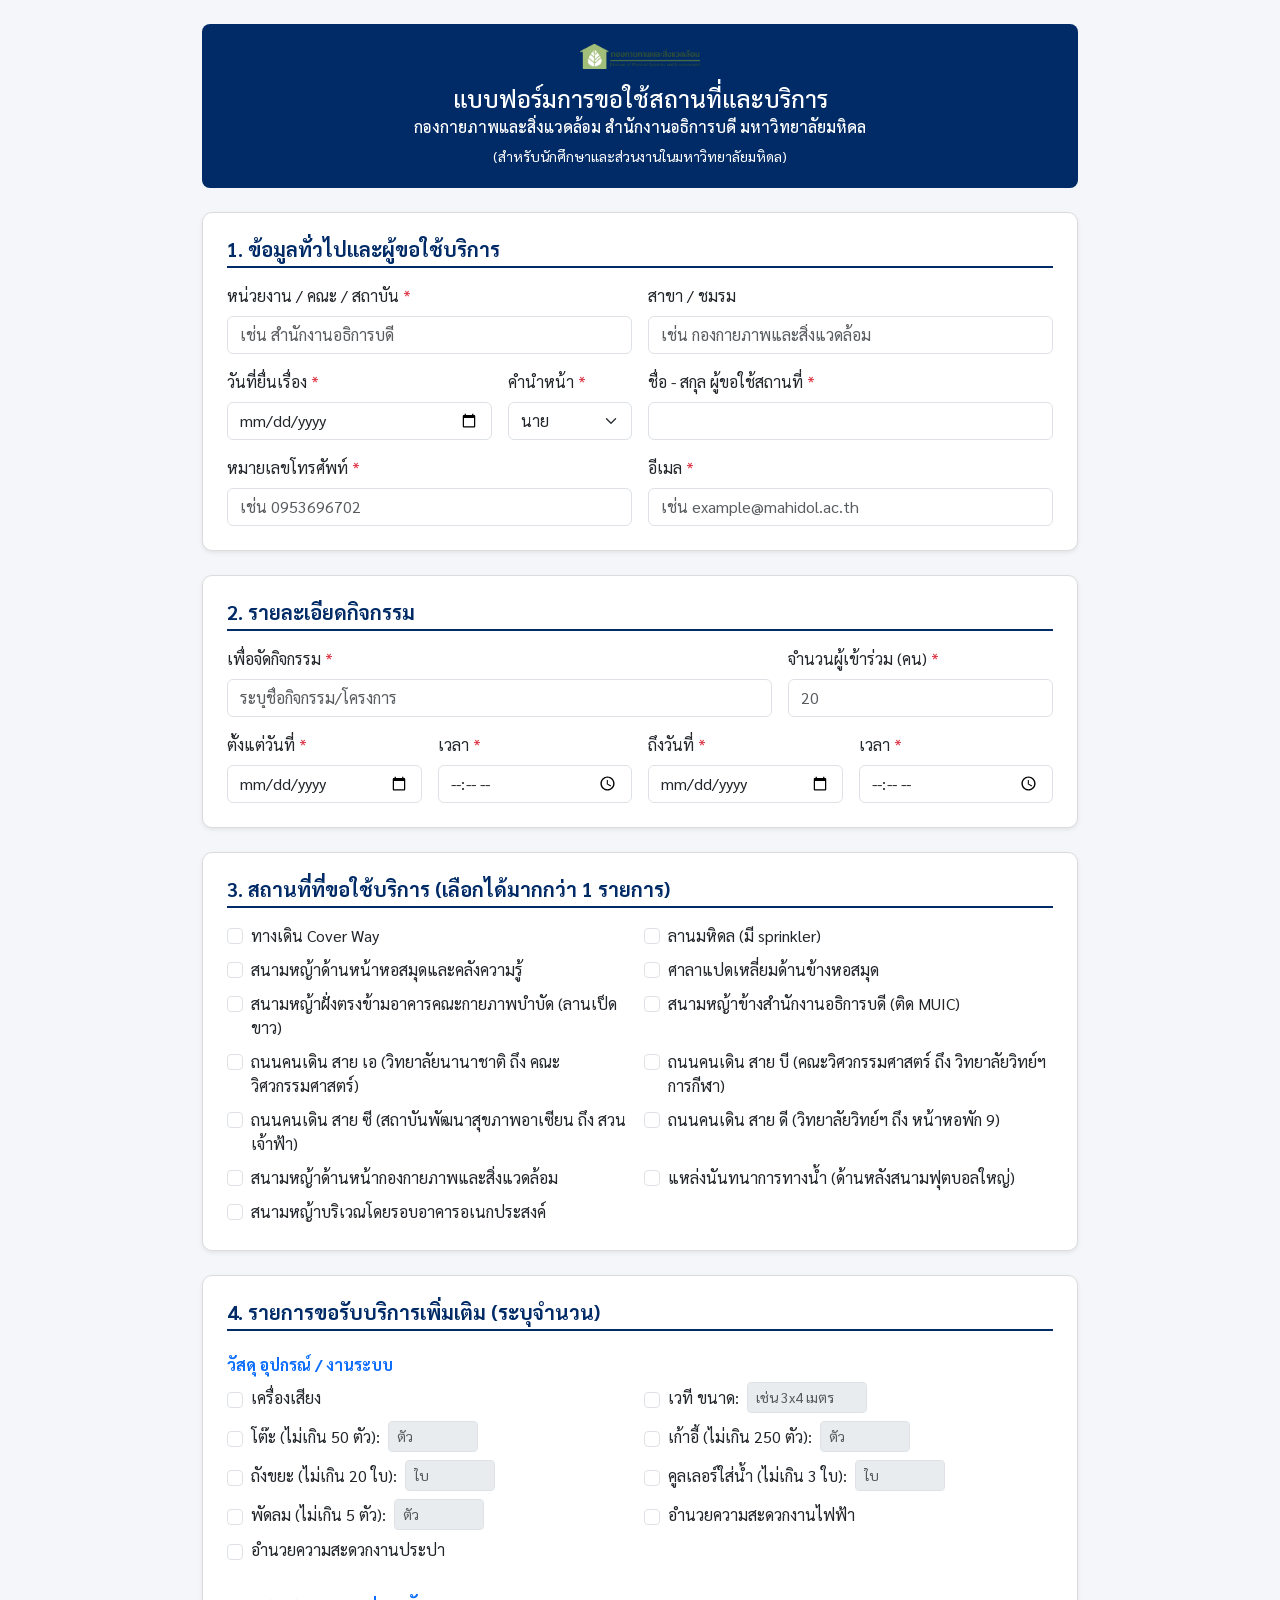
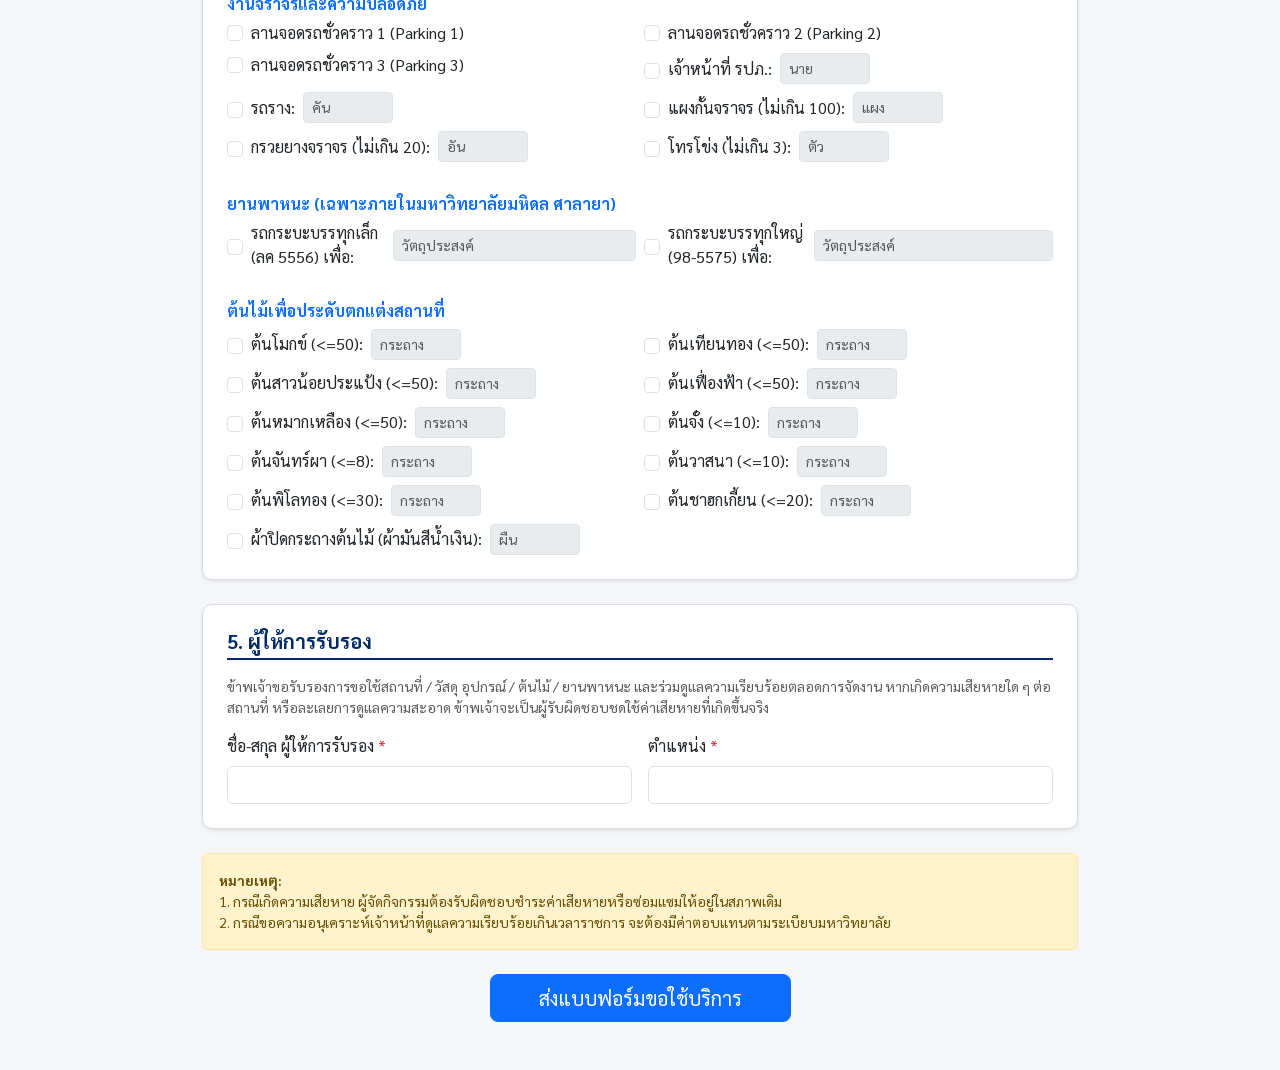
==== index.html @ 5adc14f6 "Add files via upload" ====
<!DOCTYPE html>
<html lang="th">
<head>
  <meta charset="UTF-8">
  <meta name="viewport" content="width=device-width, initial-scale=1.0">
  <title>แบบฟอร์มขอใช้สถานที่และบริการ</title>
  <link href="https://cdn.jsdelivr.net/npm/bootstrap@5.3.0/dist/css/bootstrap.min.css" rel="stylesheet">
  <link href="https://fonts.googleapis.com/css2?family=Sarabun:wght@300;400;600&display=swap" rel="stylesheet">
  
  <!-- นำเข้าไฟล์ style.css -->
  <link rel="stylesheet" href="style.css">
</head>
<body>

<div class="container my-4" style="max-width: 900px;">
  <div class="header-box text-center mb-4">
    <!-- แสดงโลโก้ -->
    <img src="LOGO.png" alt="Logo" class="logo-img" onerror="this.src='LOGO.jpg'">
    <h4 class="mb-1">แบบฟอร์มการขอใช้สถานที่และบริการ</h4>
    <h6>กองกายภาพและสิ่งแวดล้อม สำนักงานอธิการบดี มหาวิทยาลัยมหิดล</h6>
    <small>(สำหรับนักศึกษาและส่วนงานในมหาวิทยาลัยมหิดล)</small>
  </div>

  <form id="bookingForm" onsubmit="handleSubmit(event)">
    
    <!-- 1. ข้อมูลผู้ขอใช้ -->
    <div class="card p-4 mb-4 shadow-sm">
      <h5 class="section-title mb-3">1. ข้อมูลทั่วไปและผู้ขอใช้บริการ</h5>
      <div class="row g-3">
        <div class="col-md-6">
          <label class="form-label">หน่วยงาน / คณะ / สถาบัน <span class="text-danger">*</span></label>
          <input type="text" class="form-control" name="faculty" placeholder="เช่น สำนักงานอธิการบดี" required>
        </div>
        <div class="col-md-6">
          <label class="form-label">สาขา / ชมรม</label>
          <input type="text" class="form-control" name="department" placeholder="เช่น กองกายภาพและสิ่งแวดล้อม">
        </div>
        <div class="col-md-4">
          <label class="form-label">วันที่ยื่นเรื่อง <span class="text-danger">*</span></label>
          <input type="date" class="form-control" name="requestDate" required>
        </div>
        <div class="col-md-2">
          <label class="form-label">คำนำหน้า <span class="text-danger">*</span></label>
          <select class="form-select" name="title" required>
            <option value="นาย">นาย</option>
            <option value="นาง">นาง</option>
            <option value="นางสาว">นางสาว</option>
          </select>
        </div>
        <div class="col-md-6">
          <label class="form-label">ชื่อ - สกุล ผู้ขอใช้สถานที่ <span class="text-danger">*</span></label>
          <input type="text" class="form-control" name="requesterName" required>
        </div>
        <div class="col-md-6">
          <label class="form-label">หมายเลขโทรศัพท์ <span class="text-danger">*</span></label>
          <input type="tel" class="form-control" name="phone" placeholder="เช่น 0953696702" required>
        </div>
        <!-- เพิ่มช่องกรอกอีเมล -->
        <div class="col-md-6">
          <label class="form-label">อีเมล <span class="text-danger">*</span></label>
          <input type="email" class="form-control" name="email" placeholder="เช่น example@mahidol.ac.th" required>
        </div>
      </div>
    </div>

    <!-- 2. ข้อมูลกิจกรรมและวันเวลา -->
    <div class="card p-4 mb-4 shadow-sm">
      <h5 class="section-title mb-3">2. รายละเอียดกิจกรรม</h5>
      <div class="row g-3">
        <div class="col-md-8">
          <label class="form-label">เพื่อจัดกิจกรรม <span class="text-danger">*</span></label>
          <input type="text" class="form-control" name="activityName" placeholder="ระบุชื่อกิจกรรม/โครงการ" required>
        </div>
        <div class="col-md-4">
          <label class="form-label">จำนวนผู้เข้าร่วม (คน) <span class="text-danger">*</span></label>
          <input type="number" class="form-control" name="participantCount" min="1" placeholder="20" required>
        </div>
        <div class="col-md-3">
          <label class="form-label">ตั้งแต่วันที่ <span class="text-danger">*</span></label>
          <input type="date" class="form-control" name="startDate" required>
        </div>
        <div class="col-md-3">
          <label class="form-label">เวลา <span class="text-danger">*</span></label>
          <input type="time" class="form-control" name="startTime" required>
        </div>
        <div class="col-md-3">
          <label class="form-label">ถึงวันที่ <span class="text-danger">*</span></label>
          <input type="date" class="form-control" name="endDate" required>
        </div>
        <div class="col-md-3">
          <label class="form-label">เวลา <span class="text-danger">*</span></label>
          <input type="time" class="form-control" name="endTime" required>
        </div>
      </div>
    </div>

    <!-- 3. สถานที่ที่ขอใช้บริการ -->
    <div class="card p-4 mb-4 shadow-sm">
      <h5 class="section-title mb-3">3. สถานที่ที่ขอใช้บริการ (เลือกได้มากกว่า 1 รายการ)</h5>
      <div class="row g-2">
        <div class="col-md-6">
          <div class="form-check">
            <input class="form-check-input" type="checkbox" name="location_check" value="ทางเดิน Cover Way" id="loc_coverway">
            <label class="form-check-label" for="loc_coverway">ทางเดิน Cover Way</label>
          </div>
        </div>
        <div class="col-md-6">
          <div class="form-check">
            <input class="form-check-input" type="checkbox" name="location_check" value="ลานมหิดล (มี sprinkler)" id="loc_mahidol">
            <label class="form-check-label" for="loc_mahidol">ลานมหิดล (มี sprinkler)</label>
          </div>
        </div>
        <div class="col-md-6">
          <div class="form-check">
            <input class="form-check-input" type="checkbox" name="location_check" value="สนามหญ้าด้านหน้าหอสมุดและคลังความรู้" id="loc_library">
            <label class="form-check-label" for="loc_library">สนามหญ้าด้านหน้าหอสมุดและคลังความรู้</label>
          </div>
        </div>
        <div class="col-md-6">
          <div class="form-check">
            <input class="form-check-input" type="checkbox" name="location_check" value="ศาลาแปดเหลี่ยมด้านข้างหอสมุด" id="loc_octagonsala">
            <label class="form-check-label" for="loc_octagonsala">ศาลาแปดเหลี่ยมด้านข้างหอสมุด</label>
          </div>
        </div>
        <div class="col-md-6">
          <div class="form-check">
            <input class="form-check-input" type="checkbox" name="location_check" value="สนามหญ้าฝั่งตรงข้ามอาคารคณะกายภาพบำบัด (ลานเป็ดขาว)" id="loc_white_duck">
            <label class="form-check-label" for="loc_white_duck">สนามหญ้าฝั่งตรงข้ามอาคารคณะกายภาพบำบัด (ลานเป็ดขาว)</label>
          </div>
        </div>
        <div class="col-md-6">
          <div class="form-check">
            <input class="form-check-input" type="checkbox" name="location_check" value="สนามหญ้าข้างสำนักงานอธิการบดี (ติด MUIC)" id="loc_muic">
            <label class="form-check-label" for="loc_muic">สนามหญ้าข้างสำนักงานอธิการบดี (ติด MUIC)</label>
          </div>
        </div>
        <div class="col-md-6">
          <div class="form-check">
            <input class="form-check-input" type="checkbox" name="location_check" value="ถนนคนเดิน สาย เอ (วิทยาลัยนานาชาติ ถึง คณะวิศวกรรมศาสตร์)" id="loc_walk_a">
            <label class="form-check-label" for="loc_walk_a">ถนนคนเดิน สาย เอ (วิทยาลัยนานาชาติ ถึง คณะวิศวกรรมศาสตร์)</label>
          </div>
        </div>
        <div class="col-md-6">
          <div class="form-check">
            <input class="form-check-input" type="checkbox" name="location_check" value="ถนนคนเดิน สาย บี (คณะวิศวกรรมศาสตร์ ถึง วิทยาลัยวิทย์ฯ การกีฬา)" id="loc_walk_b">
            <label class="form-check-label" for="loc_walk_b">ถนนคนเดิน สาย บี (คณะวิศวกรรมศาสตร์ ถึง วิทยาลัยวิทย์ฯ การกีฬา)</label>
          </div>
        </div>
        <div class="col-md-6">
          <div class="form-check">
            <input class="form-check-input" type="checkbox" name="location_check" value="ถนนคนเดิน สาย ซี (สถาบันพัฒนาสุขภาพอาเซียน ถึง สวนเจ้าฟ้า)" id="loc_walk_c">
            <label class="form-check-label" for="loc_walk_c">ถนนคนเดิน สาย ซี (สถาบันพัฒนาสุขภาพอาเซียน ถึง สวนเจ้าฟ้า)</label>
          </div>
        </div>
        <div class="col-md-6">
          <div class="form-check">
            <input class="form-check-input" type="checkbox" name="location_check" value="ถนนคนเดิน สาย ดี (วิทยาลัยวิทย์ฯ ถึง หน้าหอพัก 9)" id="loc_walk_d">
            <label class="form-check-label" for="loc_walk_d">ถนนคนเดิน สาย ดี (วิทยาลัยวิทย์ฯ ถึง หน้าหอพัก 9)</label>
          </div>
        </div>
        <div class="col-md-6">
          <div class="form-check">
            <input class="form-check-input" type="checkbox" name="location_check" value="สนามหญ้าด้านหน้ากองกายภาพและสิ่งแวดล้อม" id="loc_phys_office">
            <label class="form-check-label" for="loc_phys_office">สนามหญ้าด้านหน้ากองกายภาพและสิ่งแวดล้อม</label>
          </div>
        </div>
        <div class="col-md-6">
          <div class="form-check">
            <input class="form-check-input" type="checkbox" name="location_check" value="แหล่งนันทนาการทางน้ำ (ด้านหลังสนามฟุตบอลใหญ่)" id="loc_water_rec">
            <label class="form-check-label" for="loc_water_rec">แหล่งนันทนาการทางน้ำ (ด้านหลังสนามฟุตบอลใหญ่)</label>
          </div>
        </div>
        <div class="col-md-6">
          <div class="form-check">
            <input class="form-check-input" type="checkbox" name="location_check" value="สนามหญ้าบริเวณโดยรอบอาคารอเนกประสงค์" id="loc_multi_purpose">
            <label class="form-check-label" for="loc_multi_purpose">สนามหญ้าบริเวณโดยรอบอาคารอเนกประสงค์</label>
          </div>
        </div>
      </div>
    </div>

    <!-- 4. รายการขอรับบริการเพิ่มเติม -->
    <div class="card p-4 mb-4 shadow-sm">
      <h5 class="section-title mb-3">4. รายการขอรับบริการเพิ่มเติม (ระบุจำนวน)</h5>
      
      <!-- อุปกรณ์ -->
      <h6 class="fw-bold text-primary mt-2">วัสดุ อุปกรณ์ / งานระบบ</h6>
      <div class="row g-2 mb-3">
        <div class="col-md-6 d-flex align-items-center">
          <input type="checkbox" id="eq_sound" class="form-check-input me-2">
          <label for="eq_sound" class="me-2">เครื่องเสียง</label>
        </div>
        <div class="col-md-6 d-flex align-items-center">
          <input type="checkbox" id="eq_stage" class="form-check-input me-2">
          <label for="eq_stage" class="me-2">เวที ขนาด:</label>
          <input type="text" id="qty_stage" class="form-control form-control-sm" style="width:120px;" placeholder="เช่น 3x4 เมตร" disabled>
        </div>
        <div class="col-md-6 d-flex align-items-center">
          <input type="checkbox" id="eq_table" class="form-check-input me-2">
          <label for="eq_table" class="me-2">โต๊ะ (ไม่เกิน 50 ตัว):</label>
          <input type="number" id="qty_table" class="form-control form-control-sm qty-input" max="50" placeholder="ตัว" disabled>
        </div>
        <div class="col-md-6 d-flex align-items-center">
          <input type="checkbox" id="eq_chair" class="form-check-input me-2">
          <label for="eq_chair" class="me-2">เก้าอี้ (ไม่เกิน 250 ตัว):</label>
          <input type="number" id="qty_chair" class="form-control form-control-sm qty-input" max="250" placeholder="ตัว" disabled>
        </div>
        <div class="col-md-6 d-flex align-items-center">
          <input type="checkbox" id="eq_bin" class="form-check-input me-2">
          <label for="eq_bin" class="me-2">ถังขยะ (ไม่เกิน 20 ใบ):</label>
          <input type="number" id="qty_bin" class="form-control form-control-sm qty-input" max="20" placeholder="ใบ" disabled>
        </div>
        <div class="col-md-6 d-flex align-items-center">
          <input type="checkbox" id="eq_cooler" class="form-check-input me-2">
          <label for="eq_cooler" class="me-2">คูลเลอร์ใส่น้ำ (ไม่เกิน 3 ใบ):</label>
          <input type="number" id="qty_cooler" class="form-control form-control-sm qty-input" max="3" placeholder="ใบ" disabled>
        </div>
        <div class="col-md-6 d-flex align-items-center">
          <input type="checkbox" id="eq_fan" class="form-check-input me-2">
          <label for="eq_fan" class="me-2">พัดลม (ไม่เกิน 5 ตัว):</label>
          <input type="number" id="qty_fan" class="form-control form-control-sm qty-input" max="5" placeholder="ตัว" disabled>
        </div>
        <div class="col-md-6 d-flex align-items-center">
          <input type="checkbox" id="eq_elec" class="form-check-input me-2">
          <label for="eq_elec">อำนวยความสะดวกงานไฟฟ้า</label>
        </div>
        <div class="col-md-6 d-flex align-items-center">
          <input type="checkbox" id="eq_water" class="form-check-input me-2">
          <label for="eq_water">อำนวยความสะดวกงานประปา</label>
        </div>
      </div>

      <!-- จราจร -->
      <h6 class="fw-bold text-primary mt-3">งานจราจรและความปลอดภัย</h6>
      <div class="row g-2 mb-3">
        <div class="col-md-6"><input type="checkbox" id="sec_p1" class="form-check-input me-2"><label for="sec_p1">ลานจอดรถชั่วคราว 1 (Parking 1)</label></div>
        <div class="col-md-6"><input type="checkbox" id="sec_p2" class="form-check-input me-2"><label for="sec_p2">ลานจอดรถชั่วคราว 2 (Parking 2)</label></div>
        <div class="col-md-6"><input type="checkbox" id="sec_p3" class="form-check-input me-2"><label for="sec_p3">ลานจอดรถชั่วคราว 3 (Parking 3)</label></div>
        <div class="col-md-6 d-flex align-items-center">
          <input type="checkbox" id="sec_guard" class="form-check-input me-2">
          <label for="sec_guard" class="me-2">เจ้าหน้าที่ รปภ.:</label>
          <input type="number" id="qty_guard" class="form-control form-control-sm qty-input" placeholder="นาย" disabled>
        </div>
        <div class="col-md-6 d-flex align-items-center">
          <input type="checkbox" id="sec_tram" class="form-check-input me-2">
          <label for="sec_tram" class="me-2">รถราง:</label>
          <input type="number" id="qty_tram" class="form-control form-control-sm qty-input" placeholder="คัน" disabled>
        </div>
        <div class="col-md-6 d-flex align-items-center">
          <input type="checkbox" id="sec_fence" class="form-check-input me-2">
          <label for="sec_fence" class="me-2">แผงกั้นจราจร (ไม่เกิน 100):</label>
          <input type="number" id="qty_fence" class="form-control form-control-sm qty-input" max="100" placeholder="แผง" disabled>
        </div>
        <div class="col-md-6 d-flex align-items-center">
          <input type="checkbox" id="sec_cone" class="form-check-input me-2">
          <label for="sec_cone" class="me-2">กรวยยางจราจร (ไม่เกิน 20):</label>
          <input type="number" id="qty_cone" class="form-control form-control-sm qty-input" max="20" placeholder="อัน" disabled>
        </div>
        <div class="col-md-6 d-flex align-items-center">
          <input type="checkbox" id="sec_megaphone" class="form-check-input me-2">
          <label for="sec_megaphone" class="me-2">โทรโข่ง (ไม่เกิน 3):</label>
          <input type="number" id="qty_megaphone" class="form-control form-control-sm qty-input" max="3" placeholder="ตัว" disabled>
        </div>
      </div>

      <!-- ยานพาหนะ -->
      <h6 class="fw-bold text-primary mt-3">ยานพาหนะ (เฉพาะภายในมหาวิทยาลัยมหิดล ศาลายา)</h6>
      <div class="row g-2 mb-3">
        <div class="col-md-6 d-flex align-items-center">
          <input type="checkbox" id="veh_small" class="form-check-input me-2">
          <label for="veh_small" class="me-2">รถกระบะบรรทุกเล็ก (ลค 5556) เพื่อ:</label>
          <input type="text" id="reason_veh_small" class="form-control form-control-sm" placeholder="วัตถุประสงค์" disabled>
        </div>
        <div class="col-md-6 d-flex align-items-center">
          <input type="checkbox" id="veh_large" class="form-check-input me-2">
          <label for="veh_large" class="me-2">รถกระบะบรรทุกใหญ่ (98-5575) เพื่อ:</label>
          <input type="text" id="reason_veh_large" class="form-control form-control-sm" placeholder="วัตถุประสงค์" disabled>
        </div>
      </div>

      <!-- ต้นไม้ประดับ -->
      <h6 class="fw-bold text-primary mt-3">ต้นไม้เพื่อประดับตกแต่งสถานที่</h6>
      <div class="row g-2">
        <div class="col-md-6 d-flex align-items-center"><input type="checkbox" id="p_mok" class="form-check-input me-2"><label for="p_mok" class="me-2">ต้นโมกข์ (&lt;=50):</label><input type="number" id="qty_p_mok" class="form-control form-control-sm qty-input" max="50" placeholder="กระถาง" disabled></div>
        <div class="col-md-6 d-flex align-items-center"><input type="checkbox" id="p_thian" class="form-check-input me-2"><label for="p_thian" class="me-2">ต้นเทียนทอง (&lt;=50):</label><input type="number" id="qty_p_thian" class="form-control form-control-sm qty-input" max="50" placeholder="กระถาง" disabled></div>
        <div class="col-md-6 d-flex align-items-center"><input type="checkbox" id="p_saow" class="form-check-input me-2"><label for="p_saow" class="me-2">ต้นสาวน้อยประแป้ง (&lt;=50):</label><input type="number" id="qty_p_saow" class="form-control form-control-sm qty-input" max="50" placeholder="กระถาง" disabled></div>
        <div class="col-md-6 d-flex align-items-center"><input type="checkbox" id="p_fueng" class="form-check-input me-2"><label for="p_fueng" class="me-2">ต้นเฟื่องฟ้า (&lt;=50):</label><input type="number" id="qty_p_fueng" class="form-control form-control-sm qty-input" max="50" placeholder="กระถาง" disabled></div>
        <div class="col-md-6 d-flex align-items-center"><input type="checkbox" id="p_mak" class="form-check-input me-2"><label for="p_mak" class="me-2">ต้นหมากเหลือง (&lt;=50):</label><input type="number" id="qty_p_mak" class="form-control form-control-sm qty-input" max="50" placeholder="กระถาง" disabled></div>
        <div class="col-md-6 d-flex align-items-center"><input type="checkbox" id="p_jung" class="form-check-input me-2"><label for="p_jung" class="me-2">ต้นจั๋ง (&lt;=10):</label><input type="number" id="qty_p_jung" class="form-control form-control-sm qty-input" max="10" placeholder="กระถาง" disabled></div>
        <div class="col-md-6 d-flex align-items-center"><input type="checkbox" id="p_jun" class="form-check-input me-2"><label for="p_jun" class="me-2">ต้นจันทร์ผา (&lt;=8):</label><input type="number" id="qty_p_jun" class="form-control form-control-sm qty-input" max="8" placeholder="กระถาง" disabled></div>
        <div class="col-md-6 d-flex align-items-center"><input type="checkbox" id="p_vasana" class="form-check-input me-2"><label for="p_vasana" class="me-2">ต้นวาสนา (&lt;=10):</label><input type="number" id="qty_p_vasana" class="form-control form-control-sm qty-input" max="10" placeholder="กระถาง" disabled></div>
        <div class="col-md-6 d-flex align-items-center"><input type="checkbox" id="p_pilo" class="form-check-input me-2"><label for="p_pilo" class="me-2">ต้นพิโลทอง (&lt;=30):</label><input type="number" id="qty_p_pilo" class="form-control form-control-sm qty-input" max="30" placeholder="กระถาง" disabled></div>
        <div class="col-md-6 d-flex align-items-center"><input type="checkbox" id="p_cha" class="form-check-input me-2"><label for="p_cha" class="me-2">ต้นชาฮกเกี้ยน (&lt;=20):</label><input type="number" id="qty_p_cha" class="form-control form-control-sm qty-input" max="20" placeholder="กระถาง" disabled></div>
        <div class="col-md-6 d-flex align-items-center"><input type="checkbox" id="p_cloth" class="form-check-input me-2"><label for="p_cloth" class="me-2">ผ้าปิดกระถางต้นไม้ (ผ้ามันสีน้ำเงิน):</label><input type="number" id="qty_p_cloth" class="form-control form-control-sm qty-input" placeholder="ผืน" disabled></div>
      </div>
    </div>

    <!-- 5. ผู้ให้การรับรอง -->
    <div class="card p-4 mb-4 shadow-sm">
      <h5 class="section-title mb-3">5. ผู้ให้การรับรอง</h5>
      <p class="text-muted small">ข้าพเจ้าขอรับรองการขอใช้สถานที่ / วัสดุ อุปกรณ์ / ต้นไม้ / ยานพาหนะ และร่วมดูแลความเรียบร้อยตลอดการจัดงาน หากเกิดความเสียหายใด ๆ ต่อสถานที่ หรือละเลยการดูแลความสะอาด ข้าพเจ้าจะเป็นผู้รับผิดชอบชดใช้ค่าเสียหายที่เกิดขึ้นจริง</p>
      <div class="row g-3">
        <div class="col-md-6">
          <label class="form-label">ชื่อ-สกุล ผู้ให้การรับรอง <span class="text-danger">*</span></label>
          <input type="text" class="form-control" name="approverName" required>
        </div>
        <div class="col-md-6">
          <label class="form-label">ตำแหน่ง <span class="text-danger">*</span></label>
          <input type="text" class="form-control" name="approverPosition" required>
        </div>
      </div>
    </div>

    <!-- ข้อตกลงและหมายเหตุ -->
    <div class="alert alert-warning mb-4 small">
      <strong>หมายเหตุ:</strong><br>
      1. กรณีเกิดความเสียหาย ผู้จัดกิจกรรมต้องรับผิดชอบชำระค่าเสียหายหรือซ่อมแซมให้อยู่ในสภาพเดิม<br>
      2. กรณีขอความอนุเคราะห์เจ้าหน้าที่ดูแลความเรียบร้อยเกินเวลาราชการ จะต้องมีค่าตอบแทนตามระเบียบมหาวิทยาลัย
    </div>

    <!-- Submit Button -->
    <div class="text-center mb-5">
      <button type="submit" id="submitBtn" class="btn btn-primary btn-lg px-5">ส่งแบบฟอร์มขอใช้บริการ</button>
    </div>
  </form>
</div>

<script src="https://cdn.jsdelivr.net/npm/bootstrap@5.3.0/dist/js/bootstrap.bundle.min.js"></script>

<!-- นำเข้าไฟล์ JS -->
<script src="config.js"></script>
<script src="script.js"></script>
</body>
</html>
---- style.css ----
/* style.css */
body {
  font-family: 'Sarabun', sans-serif;
  background-color: #f4f6f9;
}

.header-box {
  background-color: #002b66;
  color: white;
  border-radius: 8px;
  padding: 20px;
}

.card {
  border-radius: 10px;
  border: 1px solid #dcdcdc;
}

.section-title {
  border-bottom: 2px solid #002b66;
  padding-bottom: 5px;
  color: #002b66;
  font-weight: bold;
}

.qty-input {
  width: 90px;
  display: inline-block;
}

.form-check-label {
  cursor: pointer;
}

.logo-img {
  max-width: 120px;
  height: auto;
  margin-bottom: 15px;
}
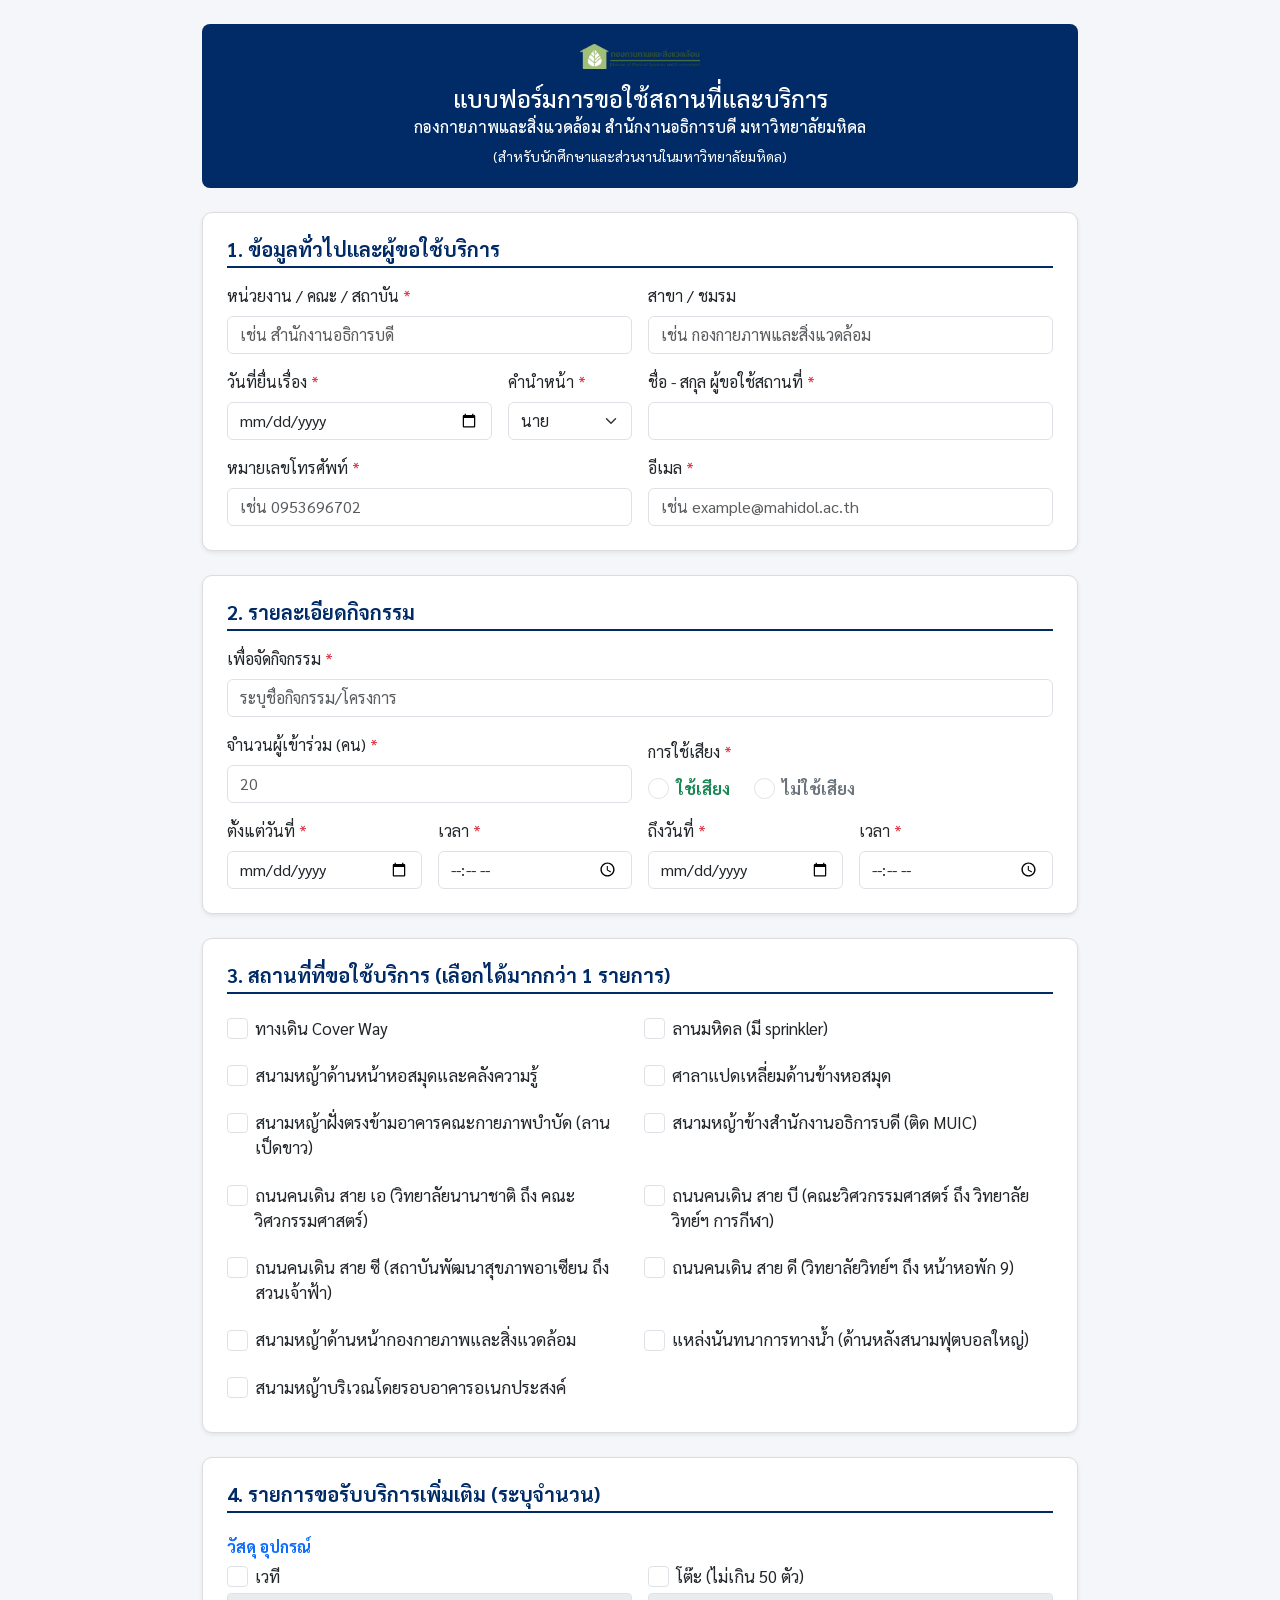
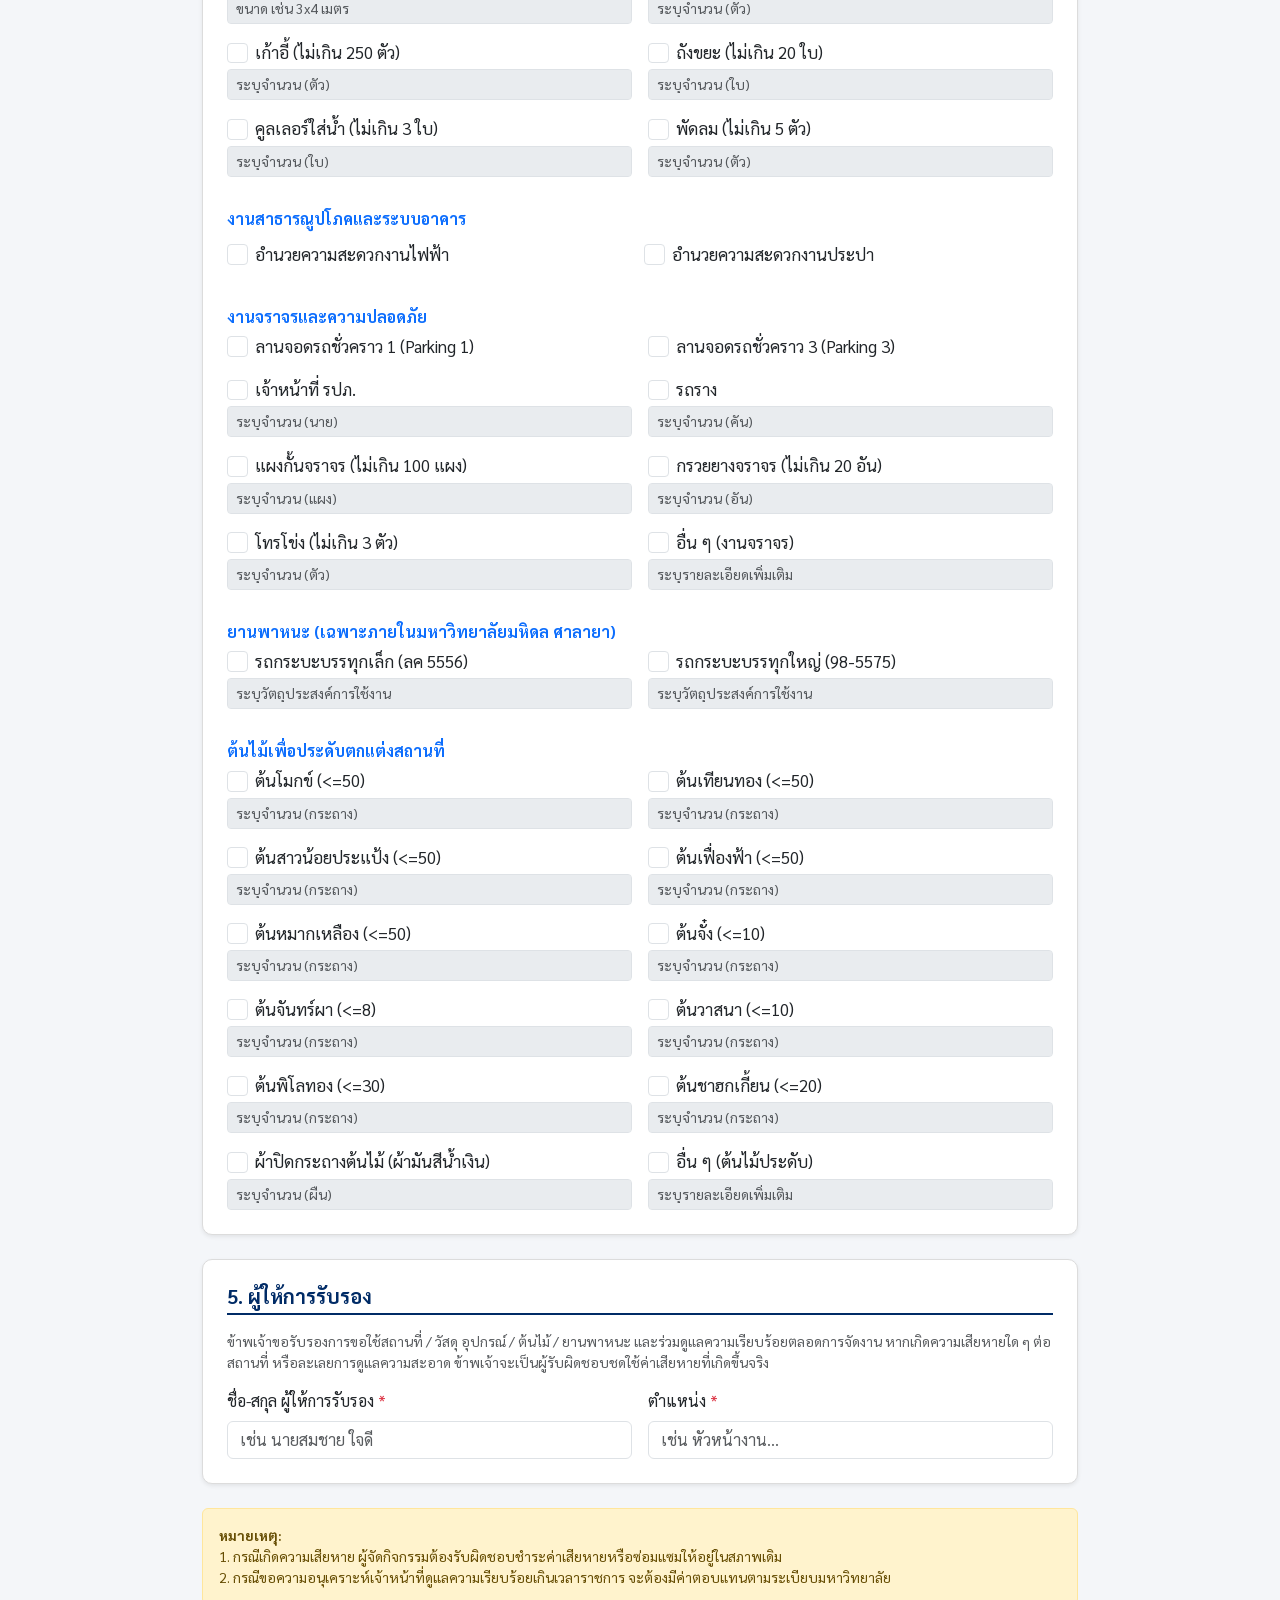
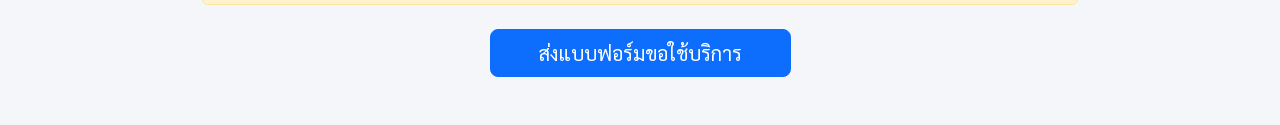
==== commit 709db058: "Add files via upload" ====
--- a/index.html
+++ b/index.html
@@ -7,14 +7,12 @@
   <link href="https://cdn.jsdelivr.net/npm/bootstrap@5.3.0/dist/css/bootstrap.min.css" rel="stylesheet">
   <link href="https://fonts.googleapis.com/css2?family=Sarabun:wght@300;400;600&display=swap" rel="stylesheet">
   
-  <!-- นำเข้าไฟล์ style.css -->
   <link rel="stylesheet" href="style.css">
 </head>
 <body>
 
 <div class="container my-4" style="max-width: 900px;">
   <div class="header-box text-center mb-4">
-    <!-- แสดงโลโก้ -->
     <img src="LOGO.png" alt="Logo" class="logo-img" onerror="this.src='LOGO.jpg'">
     <h4 class="mb-1">แบบฟอร์มการขอใช้สถานที่และบริการ</h4>
     <h6>กองกายภาพและสิ่งแวดล้อม สำนักงานอธิการบดี มหาวิทยาลัยมหิดล</h6>
@@ -55,7 +53,6 @@
           <label class="form-label">หมายเลขโทรศัพท์ <span class="text-danger">*</span></label>
           <input type="tel" class="form-control" name="phone" placeholder="เช่น 0953696702" required>
         </div>
-        <!-- เพิ่มช่องกรอกอีเมล -->
         <div class="col-md-6">
           <label class="form-label">อีเมล <span class="text-danger">*</span></label>
           <input type="email" class="form-control" name="email" placeholder="เช่น example@mahidol.ac.th" required>
@@ -67,14 +64,29 @@
     <div class="card p-4 mb-4 shadow-sm">
       <h5 class="section-title mb-3">2. รายละเอียดกิจกรรม</h5>
       <div class="row g-3">
-        <div class="col-md-8">
+        <div class="col-md-12">
           <label class="form-label">เพื่อจัดกิจกรรม <span class="text-danger">*</span></label>
           <input type="text" class="form-control" name="activityName" placeholder="ระบุชื่อกิจกรรม/โครงการ" required>
         </div>
-        <div class="col-md-4">
+        
+        <div class="col-md-6">
           <label class="form-label">จำนวนผู้เข้าร่วม (คน) <span class="text-danger">*</span></label>
           <input type="number" class="form-control" name="participantCount" min="1" placeholder="20" required>
         </div>
+        <div class="col-md-6 d-flex flex-column justify-content-end">
+          <label class="form-label mb-2">การใช้เสียง <span class="text-danger">*</span></label>
+          <div class="d-flex align-items-center gap-4 pt-1">
+            <div class="form-check">
+              <input class="form-check-input" type="radio" name="soundUsage" id="sound_yes" value="ใช้เสียง" required>
+              <label class="form-check-label fw-bold text-success" for="sound_yes">ใช้เสียง</label>
+            </div>
+            <div class="form-check">
+              <input class="form-check-input" type="radio" name="soundUsage" id="sound_no" value="ไม่ใช้เสียง" required>
+              <label class="form-check-label fw-bold text-secondary" for="sound_no">ไม่ใช้เสียง</label>
+            </div>
+          </div>
+        </div>
+
         <div class="col-md-3">
           <label class="form-label">ตั้งแต่วันที่ <span class="text-danger">*</span></label>
           <input type="date" class="form-control" name="startDate" required>
@@ -179,134 +191,218 @@
       </div>
     </div>
 
-    <!-- 4. รายการขอรับบริการเพิ่มเติม -->
+    <!-- 4. รายการขอรับบริการเพิ่มเติม (ปรับแยก 2 บรรทัดให้กว้างอ่านง่าย) -->
     <div class="card p-4 mb-4 shadow-sm">
       <h5 class="section-title mb-3">4. รายการขอรับบริการเพิ่มเติม (ระบุจำนวน)</h5>
       
-      <!-- อุปกรณ์ -->
-      <h6 class="fw-bold text-primary mt-2">วัสดุ อุปกรณ์ / งานระบบ</h6>
+      <!-- วัสดุ อุปกรณ์ -->
+      <h6 class="fw-bold text-primary mt-2">วัสดุ อุปกรณ์</h6>
+      <div class="row g-3 mb-3">
+        <div class="col-md-6">
+          <div class="form-check mb-1">
+            <input type="checkbox" id="eq_stage" class="form-check-input">
+            <label for="eq_stage" class="form-check-label">เวที</label>
+          </div>
+          <input type="text" id="qty_stage" class="form-control form-control-sm" placeholder="ขนาด เช่น 3x4 เมตร" disabled>
+        </div>
+        <div class="col-md-6">
+          <div class="form-check mb-1">
+            <input type="checkbox" id="eq_table" class="form-check-input">
+            <label for="eq_table" class="form-check-label">โต๊ะ (ไม่เกิน 50 ตัว)</label>
+          </div>
+          <input type="number" id="qty_table" class="form-control form-control-sm" max="50" placeholder="ระบุจำนวน (ตัว)" disabled>
+        </div>
+        <div class="col-md-6">
+          <div class="form-check mb-1">
+            <input type="checkbox" id="eq_chair" class="form-check-input">
+            <label for="eq_chair" class="form-check-label">เก้าอี้ (ไม่เกิน 250 ตัว)</label>
+          </div>
+          <input type="number" id="qty_chair" class="form-control form-control-sm" max="250" placeholder="ระบุจำนวน (ตัว)" disabled>
+        </div>
+        <div class="col-md-6">
+          <div class="form-check mb-1">
+            <input type="checkbox" id="eq_bin" class="form-check-input">
+            <label for="eq_bin" class="form-check-label">ถังขยะ (ไม่เกิน 20 ใบ)</label>
+          </div>
+          <input type="number" id="qty_bin" class="form-control form-control-sm" max="20" placeholder="ระบุจำนวน (ใบ)" disabled>
+        </div>
+        <div class="col-md-6">
+          <div class="form-check mb-1">
+            <input type="checkbox" id="eq_cooler" class="form-check-input">
+            <label for="eq_cooler" class="form-check-label">คูลเลอร์ใส่น้ำ (ไม่เกิน 3 ใบ)</label>
+          </div>
+          <input type="number" id="qty_cooler" class="form-control form-control-sm" max="3" placeholder="ระบุจำนวน (ใบ)" disabled>
+        </div>
+        <div class="col-md-6">
+          <div class="form-check mb-1">
+            <input type="checkbox" id="eq_fan" class="form-check-input">
+            <label for="eq_fan" class="form-check-label">พัดลม (ไม่เกิน 5 ตัว)</label>
+          </div>
+          <input type="number" id="qty_fan" class="form-control form-control-sm" max="5" placeholder="ระบุจำนวน (ตัว)" disabled>
+        </div>
+      </div>
+
+      <!-- งานสาธารณูปโภคและระบบอาคาร -->
+      <h6 class="fw-bold text-primary mt-3">งานสาธารณูปโภคและระบบอาคาร</h6>
       <div class="row g-2 mb-3">
-        <div class="col-md-6 d-flex align-items-center">
-          <input type="checkbox" id="eq_sound" class="form-check-input me-2">
-          <label for="eq_sound" class="me-2">เครื่องเสียง</label>
-        </div>
-        <div class="col-md-6 d-flex align-items-center">
-          <input type="checkbox" id="eq_stage" class="form-check-input me-2">
-          <label for="eq_stage" class="me-2">เวที ขนาด:</label>
-          <input type="text" id="qty_stage" class="form-control form-control-sm" style="width:120px;" placeholder="เช่น 3x4 เมตร" disabled>
-        </div>
-        <div class="col-md-6 d-flex align-items-center">
-          <input type="checkbox" id="eq_table" class="form-check-input me-2">
-          <label for="eq_table" class="me-2">โต๊ะ (ไม่เกิน 50 ตัว):</label>
-          <input type="number" id="qty_table" class="form-control form-control-sm qty-input" max="50" placeholder="ตัว" disabled>
-        </div>
-        <div class="col-md-6 d-flex align-items-center">
-          <input type="checkbox" id="eq_chair" class="form-check-input me-2">
-          <label for="eq_chair" class="me-2">เก้าอี้ (ไม่เกิน 250 ตัว):</label>
-          <input type="number" id="qty_chair" class="form-control form-control-sm qty-input" max="250" placeholder="ตัว" disabled>
-        </div>
-        <div class="col-md-6 d-flex align-items-center">
-          <input type="checkbox" id="eq_bin" class="form-check-input me-2">
-          <label for="eq_bin" class="me-2">ถังขยะ (ไม่เกิน 20 ใบ):</label>
-          <input type="number" id="qty_bin" class="form-control form-control-sm qty-input" max="20" placeholder="ใบ" disabled>
-        </div>
-        <div class="col-md-6 d-flex align-items-center">
-          <input type="checkbox" id="eq_cooler" class="form-check-input me-2">
-          <label for="eq_cooler" class="me-2">คูลเลอร์ใส่น้ำ (ไม่เกิน 3 ใบ):</label>
-          <input type="number" id="qty_cooler" class="form-control form-control-sm qty-input" max="3" placeholder="ใบ" disabled>
-        </div>
-        <div class="col-md-6 d-flex align-items-center">
-          <input type="checkbox" id="eq_fan" class="form-check-input me-2">
-          <label for="eq_fan" class="me-2">พัดลม (ไม่เกิน 5 ตัว):</label>
-          <input type="number" id="qty_fan" class="form-control form-control-sm qty-input" max="5" placeholder="ตัว" disabled>
-        </div>
-        <div class="col-md-6 d-flex align-items-center">
-          <input type="checkbox" id="eq_elec" class="form-check-input me-2">
-          <label for="eq_elec">อำนวยความสะดวกงานไฟฟ้า</label>
-        </div>
-        <div class="col-md-6 d-flex align-items-center">
-          <input type="checkbox" id="eq_water" class="form-check-input me-2">
-          <label for="eq_water">อำนวยความสะดวกงานประปา</label>
-        </div>
-      </div>
-
-      <!-- จราจร -->
+        <div class="col-md-6">
+          <div class="form-check">
+            <input type="checkbox" id="eq_elec" class="form-check-input">
+            <label for="eq_elec" class="form-check-label">อำนวยความสะดวกงานไฟฟ้า</label>
+          </div>
+        </div>
+        <div class="col-md-6">
+          <div class="form-check">
+            <input type="checkbox" id="eq_water" class="form-check-input">
+            <label for="eq_water" class="form-check-label">อำนวยความสะดวกงานประปา</label>
+          </div>
+        </div>
+      </div>
+
+      <!-- งานจราจรและความปลอดภัย -->
       <h6 class="fw-bold text-primary mt-3">งานจราจรและความปลอดภัย</h6>
-      <div class="row g-2 mb-3">
-        <div class="col-md-6"><input type="checkbox" id="sec_p1" class="form-check-input me-2"><label for="sec_p1">ลานจอดรถชั่วคราว 1 (Parking 1)</label></div>
-        <div class="col-md-6"><input type="checkbox" id="sec_p2" class="form-check-input me-2"><label for="sec_p2">ลานจอดรถชั่วคราว 2 (Parking 2)</label></div>
-        <div class="col-md-6"><input type="checkbox" id="sec_p3" class="form-check-input me-2"><label for="sec_p3">ลานจอดรถชั่วคราว 3 (Parking 3)</label></div>
-        <div class="col-md-6 d-flex align-items-center">
-          <input type="checkbox" id="sec_guard" class="form-check-input me-2">
-          <label for="sec_guard" class="me-2">เจ้าหน้าที่ รปภ.:</label>
-          <input type="number" id="qty_guard" class="form-control form-control-sm qty-input" placeholder="นาย" disabled>
-        </div>
-        <div class="col-md-6 d-flex align-items-center">
-          <input type="checkbox" id="sec_tram" class="form-check-input me-2">
-          <label for="sec_tram" class="me-2">รถราง:</label>
-          <input type="number" id="qty_tram" class="form-control form-control-sm qty-input" placeholder="คัน" disabled>
-        </div>
-        <div class="col-md-6 d-flex align-items-center">
-          <input type="checkbox" id="sec_fence" class="form-check-input me-2">
-          <label for="sec_fence" class="me-2">แผงกั้นจราจร (ไม่เกิน 100):</label>
-          <input type="number" id="qty_fence" class="form-control form-control-sm qty-input" max="100" placeholder="แผง" disabled>
-        </div>
-        <div class="col-md-6 d-flex align-items-center">
-          <input type="checkbox" id="sec_cone" class="form-check-input me-2">
-          <label for="sec_cone" class="me-2">กรวยยางจราจร (ไม่เกิน 20):</label>
-          <input type="number" id="qty_cone" class="form-control form-control-sm qty-input" max="20" placeholder="อัน" disabled>
-        </div>
-        <div class="col-md-6 d-flex align-items-center">
-          <input type="checkbox" id="sec_megaphone" class="form-check-input me-2">
-          <label for="sec_megaphone" class="me-2">โทรโข่ง (ไม่เกิน 3):</label>
-          <input type="number" id="qty_megaphone" class="form-control form-control-sm qty-input" max="3" placeholder="ตัว" disabled>
+      <div class="row g-3 mb-3">
+        <div class="col-md-6">
+          <div class="form-check">
+            <input type="checkbox" id="sec_p1" class="form-check-input">
+            <label for="sec_p1" class="form-check-label">ลานจอดรถชั่วคราว 1 (Parking 1)</label>
+          </div>
+        </div>
+        <div class="col-md-6">
+          <div class="form-check">
+            <input type="checkbox" id="sec_p3" class="form-check-input">
+            <label for="sec_p3" class="form-check-label">ลานจอดรถชั่วคราว 3 (Parking 3)</label>
+          </div>
+        </div>
+        <div class="col-md-6">
+          <div class="form-check mb-1">
+            <input type="checkbox" id="sec_guard" class="form-check-input">
+            <label for="sec_guard" class="form-check-label">เจ้าหน้าที่ รปภ.</label>
+          </div>
+          <input type="number" id="qty_guard" class="form-control form-control-sm" placeholder="ระบุจำนวน (นาย)" disabled>
+        </div>
+        <div class="col-md-6">
+          <div class="form-check mb-1">
+            <input type="checkbox" id="sec_tram" class="form-check-input">
+            <label for="sec_tram" class="form-check-label">รถราง</label>
+          </div>
+          <input type="number" id="qty_tram" class="form-control form-control-sm" placeholder="ระบุจำนวน (คัน)" disabled>
+        </div>
+        <div class="col-md-6">
+          <div class="form-check mb-1">
+            <input type="checkbox" id="sec_fence" class="form-check-input">
+            <label for="sec_fence" class="form-check-label">แผงกั้นจราจร (ไม่เกิน 100 แผง)</label>
+          </div>
+          <input type="number" id="qty_fence" class="form-control form-control-sm" max="100" placeholder="ระบุจำนวน (แผง)" disabled>
+        </div>
+        <div class="col-md-6">
+          <div class="form-check mb-1">
+            <input type="checkbox" id="sec_cone" class="form-check-input">
+            <label for="sec_cone" class="form-check-label">กรวยยางจราจร (ไม่เกิน 20 อัน)</label>
+          </div>
+          <input type="number" id="qty_cone" class="form-control form-control-sm" max="20" placeholder="ระบุจำนวน (อัน)" disabled>
+        </div>
+        <div class="col-md-6">
+          <div class="form-check mb-1">
+            <input type="checkbox" id="sec_megaphone" class="form-check-input">
+            <label for="sec_megaphone" class="form-check-label">โทรโข่ง (ไม่เกิน 3 ตัว)</label>
+          </div>
+          <input type="number" id="qty_megaphone" class="form-control form-control-sm" max="3" placeholder="ระบุจำนวน (ตัว)" disabled>
+        </div>
+        <div class="col-md-6">
+          <div class="form-check mb-1">
+            <input type="checkbox" id="sec_other" class="form-check-input">
+            <label for="sec_other" class="form-check-label">อื่น ๆ (งานจราจร)</label>
+          </div>
+          <input type="text" id="detail_sec_other" class="form-control form-control-sm" placeholder="ระบุรายละเอียดเพิ่มเติม" disabled>
         </div>
       </div>
 
       <!-- ยานพาหนะ -->
       <h6 class="fw-bold text-primary mt-3">ยานพาหนะ (เฉพาะภายในมหาวิทยาลัยมหิดล ศาลายา)</h6>
-      <div class="row g-2 mb-3">
-        <div class="col-md-6 d-flex align-items-center">
-          <input type="checkbox" id="veh_small" class="form-check-input me-2">
-          <label for="veh_small" class="me-2">รถกระบะบรรทุกเล็ก (ลค 5556) เพื่อ:</label>
-          <input type="text" id="reason_veh_small" class="form-control form-control-sm" placeholder="วัตถุประสงค์" disabled>
-        </div>
-        <div class="col-md-6 d-flex align-items-center">
-          <input type="checkbox" id="veh_large" class="form-check-input me-2">
-          <label for="veh_large" class="me-2">รถกระบะบรรทุกใหญ่ (98-5575) เพื่อ:</label>
-          <input type="text" id="reason_veh_large" class="form-control form-control-sm" placeholder="วัตถุประสงค์" disabled>
+      <div class="row g-3 mb-3">
+        <div class="col-md-6">
+          <div class="form-check mb-1">
+            <input type="checkbox" id="veh_small" class="form-check-input">
+            <label for="veh_small" class="form-check-label">รถกระบะบรรทุกเล็ก (ลค 5556)</label>
+          </div>
+          <input type="text" id="reason_veh_small" class="form-control form-control-sm" placeholder="ระบุวัตถุประสงค์การใช้งาน" disabled>
+        </div>
+        <div class="col-md-6">
+          <div class="form-check mb-1">
+            <input type="checkbox" id="veh_large" class="form-check-input">
+            <label for="veh_large" class="form-check-label">รถกระบะบรรทุกใหญ่ (98-5575)</label>
+          </div>
+          <input type="text" id="reason_veh_large" class="form-control form-control-sm" placeholder="ระบุวัตถุประสงค์การใช้งาน" disabled>
         </div>
       </div>
 
       <!-- ต้นไม้ประดับ -->
       <h6 class="fw-bold text-primary mt-3">ต้นไม้เพื่อประดับตกแต่งสถานที่</h6>
-      <div class="row g-2">
-        <div class="col-md-6 d-flex align-items-center"><input type="checkbox" id="p_mok" class="form-check-input me-2"><label for="p_mok" class="me-2">ต้นโมกข์ (&lt;=50):</label><input type="number" id="qty_p_mok" class="form-control form-control-sm qty-input" max="50" placeholder="กระถาง" disabled></div>
-        <div class="col-md-6 d-flex align-items-center"><input type="checkbox" id="p_thian" class="form-check-input me-2"><label for="p_thian" class="me-2">ต้นเทียนทอง (&lt;=50):</label><input type="number" id="qty_p_thian" class="form-control form-control-sm qty-input" max="50" placeholder="กระถาง" disabled></div>
-        <div class="col-md-6 d-flex align-items-center"><input type="checkbox" id="p_saow" class="form-check-input me-2"><label for="p_saow" class="me-2">ต้นสาวน้อยประแป้ง (&lt;=50):</label><input type="number" id="qty_p_saow" class="form-control form-control-sm qty-input" max="50" placeholder="กระถาง" disabled></div>
-        <div class="col-md-6 d-flex align-items-center"><input type="checkbox" id="p_fueng" class="form-check-input me-2"><label for="p_fueng" class="me-2">ต้นเฟื่องฟ้า (&lt;=50):</label><input type="number" id="qty_p_fueng" class="form-control form-control-sm qty-input" max="50" placeholder="กระถาง" disabled></div>
-        <div class="col-md-6 d-flex align-items-center"><input type="checkbox" id="p_mak" class="form-check-input me-2"><label for="p_mak" class="me-2">ต้นหมากเหลือง (&lt;=50):</label><input type="number" id="qty_p_mak" class="form-control form-control-sm qty-input" max="50" placeholder="กระถาง" disabled></div>
-        <div class="col-md-6 d-flex align-items-center"><input type="checkbox" id="p_jung" class="form-check-input me-2"><label for="p_jung" class="me-2">ต้นจั๋ง (&lt;=10):</label><input type="number" id="qty_p_jung" class="form-control form-control-sm qty-input" max="10" placeholder="กระถาง" disabled></div>
-        <div class="col-md-6 d-flex align-items-center"><input type="checkbox" id="p_jun" class="form-check-input me-2"><label for="p_jun" class="me-2">ต้นจันทร์ผา (&lt;=8):</label><input type="number" id="qty_p_jun" class="form-control form-control-sm qty-input" max="8" placeholder="กระถาง" disabled></div>
-        <div class="col-md-6 d-flex align-items-center"><input type="checkbox" id="p_vasana" class="form-check-input me-2"><label for="p_vasana" class="me-2">ต้นวาสนา (&lt;=10):</label><input type="number" id="qty_p_vasana" class="form-control form-control-sm qty-input" max="10" placeholder="กระถาง" disabled></div>
-        <div class="col-md-6 d-flex align-items-center"><input type="checkbox" id="p_pilo" class="form-check-input me-2"><label for="p_pilo" class="me-2">ต้นพิโลทอง (&lt;=30):</label><input type="number" id="qty_p_pilo" class="form-control form-control-sm qty-input" max="30" placeholder="กระถาง" disabled></div>
-        <div class="col-md-6 d-flex align-items-center"><input type="checkbox" id="p_cha" class="form-check-input me-2"><label for="p_cha" class="me-2">ต้นชาฮกเกี้ยน (&lt;=20):</label><input type="number" id="qty_p_cha" class="form-control form-control-sm qty-input" max="20" placeholder="กระถาง" disabled></div>
-        <div class="col-md-6 d-flex align-items-center"><input type="checkbox" id="p_cloth" class="form-check-input me-2"><label for="p_cloth" class="me-2">ผ้าปิดกระถางต้นไม้ (ผ้ามันสีน้ำเงิน):</label><input type="number" id="qty_p_cloth" class="form-control form-control-sm qty-input" placeholder="ผืน" disabled></div>
+      <div class="row g-3">
+        <div class="col-md-6">
+          <div class="form-check mb-1"><input type="checkbox" id="p_mok" class="form-check-input"><label for="p_mok" class="form-check-label">ต้นโมกข์ (&lt;=50)</label></div>
+          <input type="number" id="qty_p_mok" class="form-control form-control-sm" max="50" placeholder="ระบุจำนวน (กระถาง)" disabled>
+        </div>
+        <div class="col-md-6">
+          <div class="form-check mb-1"><input type="checkbox" id="p_thian" class="form-check-input"><label for="p_thian" class="form-check-label">ต้นเทียนทอง (&lt;=50)</label></div>
+          <input type="number" id="qty_p_thian" class="form-control form-control-sm" max="50" placeholder="ระบุจำนวน (กระถาง)" disabled>
+        </div>
+        <div class="col-md-6">
+          <div class="form-check mb-1"><input type="checkbox" id="p_saow" class="form-check-input"><label for="p_saow" class="form-check-label">ต้นสาวน้อยประแป้ง (&lt;=50)</label></div>
+          <input type="number" id="qty_p_saow" class="form-control form-control-sm" max="50" placeholder="ระบุจำนวน (กระถาง)" disabled>
+        </div>
+        <div class="col-md-6">
+          <div class="form-check mb-1"><input type="checkbox" id="p_fueng" class="form-check-input"><label for="p_fueng" class="form-check-label">ต้นเฟื่องฟ้า (&lt;=50)</label></div>
+          <input type="number" id="qty_p_fueng" class="form-control form-control-sm" max="50" placeholder="ระบุจำนวน (กระถาง)" disabled>
+        </div>
+        <div class="col-md-6">
+          <div class="form-check mb-1"><input type="checkbox" id="p_mak" class="form-check-input"><label for="p_mak" class="form-check-label">ต้นหมากเหลือง (&lt;=50)</label></div>
+          <input type="number" id="qty_p_mak" class="form-control form-control-sm" max="50" placeholder="ระบุจำนวน (กระถาง)" disabled>
+        </div>
+        <div class="col-md-6">
+          <div class="form-check mb-1"><input type="checkbox" id="p_jung" class="form-check-input"><label for="p_jung" class="form-check-label">ต้นจั๋ง (&lt;=10)</label></div>
+          <input type="number" id="qty_p_jung" class="form-control form-control-sm" max="10" placeholder="ระบุจำนวน (กระถาง)" disabled>
+        </div>
+        <div class="col-md-6">
+          <div class="form-check mb-1"><input type="checkbox" id="p_jun" class="form-check-input"><label for="p_jun" class="form-check-label">ต้นจันทร์ผา (&lt;=8)</label></div>
+          <input type="number" id="qty_p_jun" class="form-control form-control-sm" max="8" placeholder="ระบุจำนวน (กระถาง)" disabled>
+        </div>
+        <div class="col-md-6">
+          <div class="form-check mb-1"><input type="checkbox" id="p_vasana" class="form-check-input"><label for="p_vasana" class="form-check-label">ต้นวาสนา (&lt;=10)</label></div>
+          <input type="number" id="qty_p_vasana" class="form-control form-control-sm" max="10" placeholder="ระบุจำนวน (กระถาง)" disabled>
+        </div>
+        <div class="col-md-6">
+          <div class="form-check mb-1"><input type="checkbox" id="p_pilo" class="form-check-input"><label for="p_pilo" class="form-check-label">ต้นพิโลทอง (&lt;=30)</label></div>
+          <input type="number" id="qty_p_pilo" class="form-control form-control-sm" max="30" placeholder="ระบุจำนวน (กระถาง)" disabled>
+        </div>
+        <div class="col-md-6">
+          <div class="form-check mb-1"><input type="checkbox" id="p_cha" class="form-check-input"><label for="p_cha" class="form-check-label">ต้นชาฮกเกี้ยน (&lt;=20)</label></div>
+          <input type="number" id="qty_p_cha" class="form-control form-control-sm" max="20" placeholder="ระบุจำนวน (กระถาง)" disabled>
+        </div>
+        <div class="col-md-6">
+          <div class="form-check mb-1"><input type="checkbox" id="p_cloth" class="form-check-input"><label for="p_cloth" class="form-check-label">ผ้าปิดกระถางต้นไม้ (ผ้ามันสีน้ำเงิน)</label></div>
+          <input type="number" id="qty_p_cloth" class="form-control form-control-sm" placeholder="ระบุจำนวน (ผืน)" disabled>
+        </div>
+        <div class="col-md-6">
+          <div class="form-check mb-1"><input type="checkbox" id="p_other" class="form-check-input"><label for="p_other" class="form-check-label">อื่น ๆ (ต้นไม้ประดับ)</label></div>
+          <input type="text" id="detail_p_other" class="form-control form-control-sm" placeholder="ระบุรายละเอียดเพิ่มเติม" disabled>
+        </div>
       </div>
     </div>
 
     <!-- 5. ผู้ให้การรับรอง -->
     <div class="card p-4 mb-4 shadow-sm">
       <h5 class="section-title mb-3">5. ผู้ให้การรับรอง</h5>
-      <p class="text-muted small">ข้าพเจ้าขอรับรองการขอใช้สถานที่ / วัสดุ อุปกรณ์ / ต้นไม้ / ยานพาหนะ และร่วมดูแลความเรียบร้อยตลอดการจัดงาน หากเกิดความเสียหายใด ๆ ต่อสถานที่ หรือละเลยการดูแลความสะอาด ข้าพเจ้าจะเป็นผู้รับผิดชอบชดใช้ค่าเสียหายที่เกิดขึ้นจริง</p>
+      <p class="text-muted small mb-3">ข้าพเจ้าขอรับรองการขอใช้สถานที่ / วัสดุ อุปกรณ์ / ต้นไม้ / ยานพาหนะ และร่วมดูแลความเรียบร้อยตลอดการจัดงาน หากเกิดความเสียหายใด ๆ ต่อสถานที่ หรือละเลยการดูแลความสะอาด ข้าพเจ้าจะเป็นผู้รับผิดชอบชดใช้ค่าเสียหายที่เกิดขึ้นจริง</p>
       <div class="row g-3">
         <div class="col-md-6">
           <label class="form-label">ชื่อ-สกุล ผู้ให้การรับรอง <span class="text-danger">*</span></label>
-          <input type="text" class="form-control" name="approverName" required>
+          <input type="text" class="form-control" name="approverName" placeholder="เช่น นายสมชาย ใจดี" required>
         </div>
         <div class="col-md-6">
           <label class="form-label">ตำแหน่ง <span class="text-danger">*</span></label>
-          <input type="text" class="form-control" name="approverPosition" required>
+          <input type="text" class="form-control" name="approverPosition" placeholder="เช่น หัวหน้างาน..." required>
         </div>
       </div>
     </div>
@@ -327,7 +423,6 @@
 
 <script src="https://cdn.jsdelivr.net/npm/bootstrap@5.3.0/dist/js/bootstrap.bundle.min.js"></script>
 
-<!-- นำเข้าไฟล์ JS -->
 <script src="config.js"></script>
 <script src="script.js"></script>
 </body>
--- a/style.css
+++ b/style.css
@@ -23,17 +23,147 @@
   font-weight: bold;
 }
 
-.qty-input {
-  width: 90px;
-  display: inline-block;
+/* ขยายขนาด Checkbox และ Radio Button ให้ใหญ่ขึ้น ติ๊กง่ายขึ้น */
+.form-check-input {
+  width: 1.3rem !important;
+  height: 1.3rem !important;
+  margin-top: 0.15rem;
+  cursor: pointer;
 }
 
+/* ปรับระยะห่าง ตัวหนังสือข้าง Checkbox */
 .form-check-label {
   cursor: pointer;
+  font-size: 1.05rem;
+  padding-left: 0.25rem;
+}
+
+/* ปรับขนาดช่องกรอกจำนวน/รายละเอียด ให้สมดุลกับ Checkbox */
+.qty-input {
+  width: 95px !important;
+  display: inline-block;
 }
 
 .logo-img {
   max-width: 120px;
   height: auto;
   margin-bottom: 15px;
+}
+
+/* เพิ่มระยะบรรทัดในแต่ละรายการ */
+.row.g-2 > [class*="col-"] {
+  padding-top: 6px;
+  padding-bottom: 6px;
+}/* style.css */
+body {
+  font-family: 'Sarabun', sans-serif;
+  background-color: #f4f6f9;
+}
+
+.header-box {
+  background-color: #002b66;
+  color: white;
+  border-radius: 8px;
+  padding: 20px;
+}
+
+.card {
+  border-radius: 10px;
+  border: 1px solid #dcdcdc;
+}
+
+.section-title {
+  border-bottom: 2px solid #002b66;
+  padding-bottom: 5px;
+  color: #002b66;
+  font-weight: bold;
+}
+
+/* ขยายขนาด Checkbox และ Radio Button ให้ใหญ่ขึ้น ติ๊กง่ายขึ้น */
+.form-check-input {
+  width: 1.3rem !important;
+  height: 1.3rem !important;
+  margin-top: 0.15rem;
+  cursor: pointer;
+}
+
+/* ปรับระยะห่าง ตัวหนังสือข้าง Checkbox */
+.form-check-label {
+  cursor: pointer;
+  font-size: 1.05rem;
+  padding-left: 0.25rem;
+}
+
+/* ปรับขนาดช่องกรอกจำนวน/รายละเอียด ให้สมดุลกับ Checkbox */
+.qty-input {
+  width: 95px !important;
+  display: inline-block;
+}
+
+.logo-img {
+  max-width: 120px;
+  height: auto;
+  margin-bottom: 15px;
+}
+
+/* เพิ่มระยะบรรทัดในแต่ละรายการ */
+.row.g-2 > [class*="col-"] {
+  padding-top: 6px;
+  padding-bottom: 6px;
+}/* style.css */
+body {
+  font-family: 'Sarabun', sans-serif;
+  background-color: #f4f6f9;
+}
+
+.header-box {
+  background-color: #002b66;
+  color: white;
+  border-radius: 8px;
+  padding: 20px;
+}
+
+.card {
+  border-radius: 10px;
+  border: 1px solid #dcdcdc;
+}
+
+.section-title {
+  border-bottom: 2px solid #002b66;
+  padding-bottom: 5px;
+  color: #002b66;
+  font-weight: bold;
+}
+
+/* ขยายขนาด Checkbox และ Radio Button ให้ใหญ่ขึ้น ติ๊กง่ายขึ้น */
+.form-check-input {
+  width: 1.3rem !important;
+  height: 1.3rem !important;
+  margin-top: 0.15rem;
+  cursor: pointer;
+}
+
+/* ปรับระยะห่าง ตัวหนังสือข้าง Checkbox */
+.form-check-label {
+  cursor: pointer;
+  font-size: 1.05rem;
+  padding-left: 0.25rem;
+}
+
+/* ปรับขนาดช่องกรอกจำนวน/รายละเอียด ให้สมดุลกับ Checkbox */
+.qty-input {
+  width: 95px !important;
+  display: inline-block;
+}
+
+.logo-img {
+  max-width: 120px;
+  height: auto;
+  margin-bottom: 15px;
+}
+
+/* เพิ่มระยะบรรทัดในแต่ละรายการ */
+.row.g-2 > [class*="col-"] {
+  padding-top: 6px;
+  padding-bottom: 6px;
 }
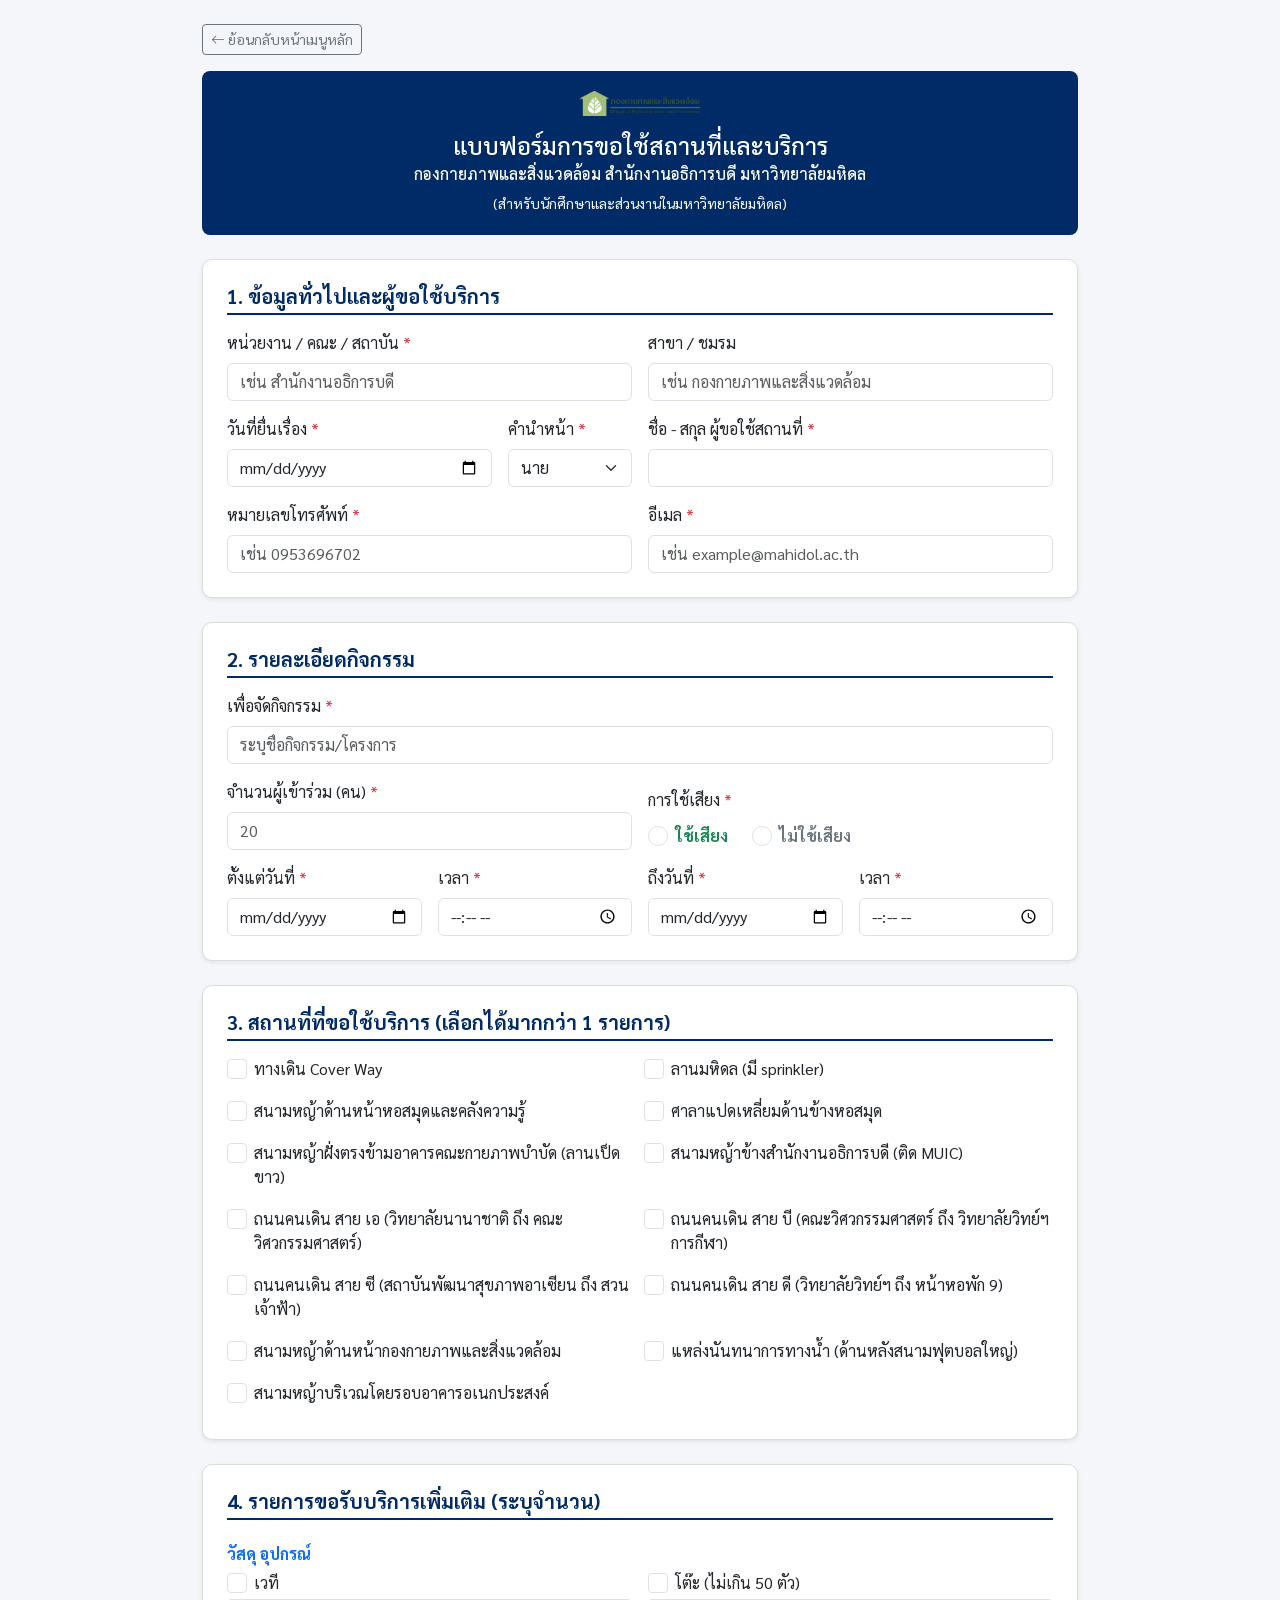
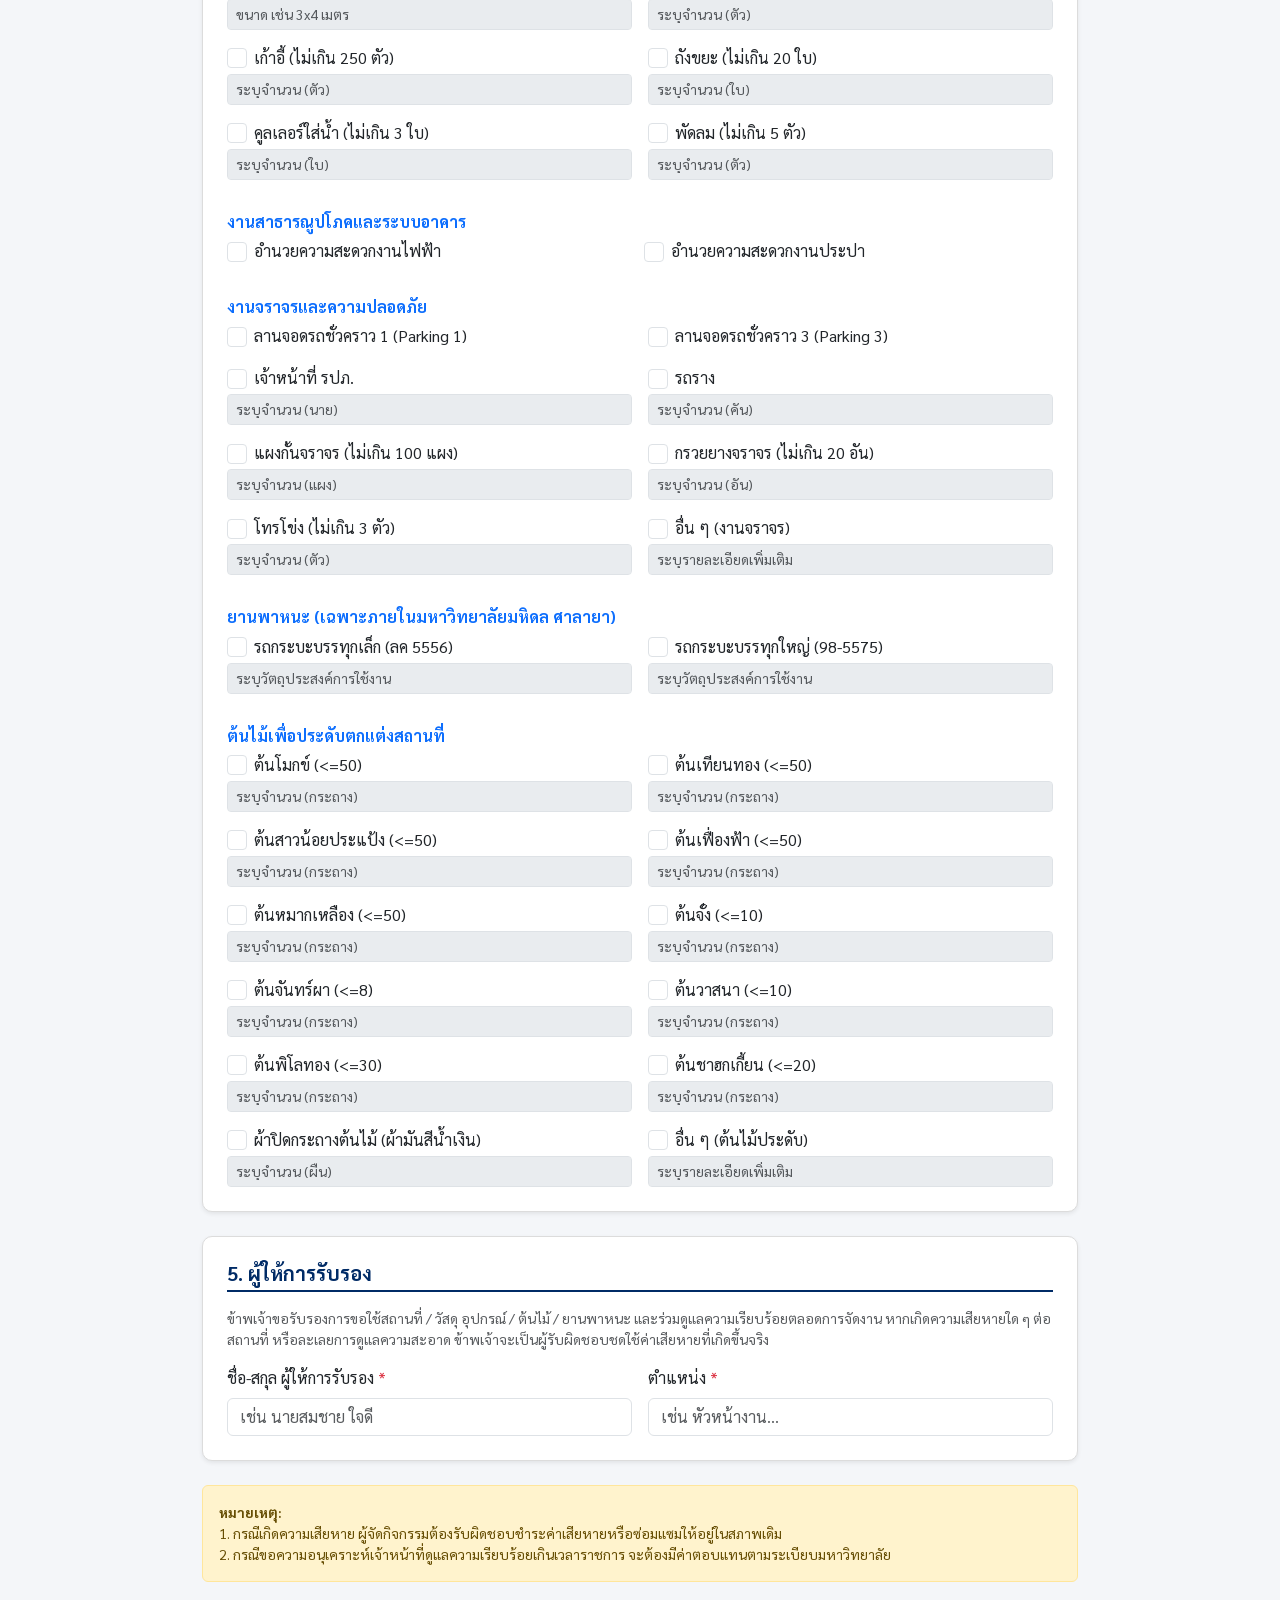
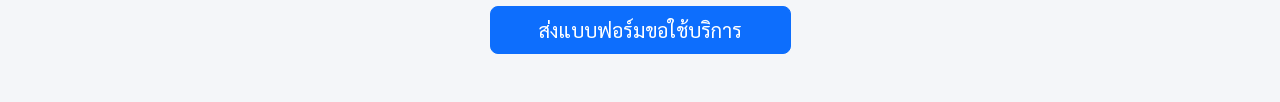
==== commit 5a181a6e: "Add files via upload" ====
--- a/index.html
+++ b/index.html
@@ -5,6 +5,7 @@
   <meta name="viewport" content="width=device-width, initial-scale=1.0">
   <title>แบบฟอร์มขอใช้สถานที่และบริการ</title>
   <link href="https://cdn.jsdelivr.net/npm/bootstrap@5.3.0/dist/css/bootstrap.min.css" rel="stylesheet">
+  <link href="https://cdn.jsdelivr.net/npm/bootstrap-icons@1.11.1/font/bootstrap-icons.css" rel="stylesheet">
   <link href="https://fonts.googleapis.com/css2?family=Sarabun:wght@300;400;600&display=swap" rel="stylesheet">
   
   <link rel="stylesheet" href="style.css">
@@ -12,6 +13,13 @@
 <body>
 
 <div class="container my-4" style="max-width: 900px;">
+  <!-- ปุ่มย้อนกลับไปหน้าเมนูหลัก -->
+  <div class="mb-3">
+    <a href="home.html" class="btn btn-outline-secondary btn-sm">
+      <i class="bi bi-arrow-left"></i> ย้อนกลับหน้าเมนูหลัก
+    </a>
+  </div>
+
   <div class="header-box text-center mb-4">
     <img src="LOGO.png" alt="Logo" class="logo-img" onerror="this.src='LOGO.jpg'">
     <h4 class="mb-1">แบบฟอร์มการขอใช้สถานที่และบริการ</h4>
@@ -110,88 +118,101 @@
     <div class="card p-4 mb-4 shadow-sm">
       <h5 class="section-title mb-3">3. สถานที่ที่ขอใช้บริการ (เลือกได้มากกว่า 1 รายการ)</h5>
       <div class="row g-2">
-        <div class="col-md-6">
-          <div class="form-check">
-            <input class="form-check-input" type="checkbox" name="location_check" value="ทางเดิน Cover Way" id="loc_coverway">
+        <div class="col-md-6 mb-2">
+          <div class="form-check">
+            <input class="form-check-input loc-checkbox" type="checkbox" name="location_check" value="ทางเดิน Cover Way" id="loc_coverway" data-loc-key="coverway">
             <label class="form-check-label" for="loc_coverway">ทางเดิน Cover Way</label>
           </div>
-        </div>
-        <div class="col-md-6">
-          <div class="form-check">
-            <input class="form-check-input" type="checkbox" name="location_check" value="ลานมหิดล (มี sprinkler)" id="loc_mahidol">
+          <div id="elec_warn_coverway" class="elec-warning text-warning-emphasis bg-warning-subtle border border-warning rounded p-2 mt-1 small d-none"></div>
+        </div>
+        <div class="col-md-6 mb-2">
+          <div class="form-check">
+            <input class="form-check-input loc-checkbox" type="checkbox" name="location_check" value="ลานมหิดล (มี sprinkler)" id="loc_mahidol" data-loc-key="mahidol">
             <label class="form-check-label" for="loc_mahidol">ลานมหิดล (มี sprinkler)</label>
           </div>
-        </div>
-        <div class="col-md-6">
-          <div class="form-check">
-            <input class="form-check-input" type="checkbox" name="location_check" value="สนามหญ้าด้านหน้าหอสมุดและคลังความรู้" id="loc_library">
+          <div id="elec_warn_mahidol" class="elec-warning text-warning-emphasis bg-warning-subtle border border-warning rounded p-2 mt-1 small d-none"></div>
+        </div>
+        <div class="col-md-6 mb-2">
+          <div class="form-check">
+            <input class="form-check-input loc-checkbox" type="checkbox" name="location_check" value="สนามหญ้าด้านหน้าหอสมุดและคลังความรู้" id="loc_library" data-loc-key="library">
             <label class="form-check-label" for="loc_library">สนามหญ้าด้านหน้าหอสมุดและคลังความรู้</label>
           </div>
-        </div>
-        <div class="col-md-6">
-          <div class="form-check">
-            <input class="form-check-input" type="checkbox" name="location_check" value="ศาลาแปดเหลี่ยมด้านข้างหอสมุด" id="loc_octagonsala">
+          <div id="elec_warn_library" class="elec-warning text-warning-emphasis bg-warning-subtle border border-warning rounded p-2 mt-1 small d-none"></div>
+        </div>
+        <div class="col-md-6 mb-2">
+          <div class="form-check">
+            <input class="form-check-input loc-checkbox" type="checkbox" name="location_check" value="ศาลาแปดเหลี่ยมด้านข้างหอสมุด" id="loc_octagonsala" data-loc-key="octagonsala">
             <label class="form-check-label" for="loc_octagonsala">ศาลาแปดเหลี่ยมด้านข้างหอสมุด</label>
           </div>
-        </div>
-        <div class="col-md-6">
-          <div class="form-check">
-            <input class="form-check-input" type="checkbox" name="location_check" value="สนามหญ้าฝั่งตรงข้ามอาคารคณะกายภาพบำบัด (ลานเป็ดขาว)" id="loc_white_duck">
+          <div id="elec_warn_octagonsala" class="elec-warning text-warning-emphasis bg-warning-subtle border border-warning rounded p-2 mt-1 small d-none"></div>
+        </div>
+        <div class="col-md-6 mb-2">
+          <div class="form-check">
+            <input class="form-check-input loc-checkbox" type="checkbox" name="location_check" value="สนามหญ้าฝั่งตรงข้ามอาคารคณะกายภาพบำบัด (ลานเป็ดขาว)" id="loc_white_duck" data-loc-key="white_duck">
             <label class="form-check-label" for="loc_white_duck">สนามหญ้าฝั่งตรงข้ามอาคารคณะกายภาพบำบัด (ลานเป็ดขาว)</label>
           </div>
-        </div>
-        <div class="col-md-6">
-          <div class="form-check">
-            <input class="form-check-input" type="checkbox" name="location_check" value="สนามหญ้าข้างสำนักงานอธิการบดี (ติด MUIC)" id="loc_muic">
+          <div id="elec_warn_white_duck" class="elec-warning text-warning-emphasis bg-warning-subtle border border-warning rounded p-2 mt-1 small d-none"></div>
+        </div>
+        <div class="col-md-6 mb-2">
+          <div class="form-check">
+            <input class="form-check-input loc-checkbox" type="checkbox" name="location_check" value="สนามหญ้าข้างสำนักงานอธิการบดี (ติด MUIC)" id="loc_muic" data-loc-key="muic">
             <label class="form-check-label" for="loc_muic">สนามหญ้าข้างสำนักงานอธิการบดี (ติด MUIC)</label>
           </div>
-        </div>
-        <div class="col-md-6">
-          <div class="form-check">
-            <input class="form-check-input" type="checkbox" name="location_check" value="ถนนคนเดิน สาย เอ (วิทยาลัยนานาชาติ ถึง คณะวิศวกรรมศาสตร์)" id="loc_walk_a">
+          <div id="elec_warn_muic" class="elec-warning text-warning-emphasis bg-warning-subtle border border-warning rounded p-2 mt-1 small d-none"></div>
+        </div>
+        <div class="col-md-6 mb-2">
+          <div class="form-check">
+            <input class="form-check-input loc-checkbox" type="checkbox" name="location_check" value="ถนนคนเดิน สาย เอ (วิทยาลัยนานาชาติ ถึง คณะวิศวกรรมศาสตร์)" id="loc_walk_a" data-loc-key="walk_a">
             <label class="form-check-label" for="loc_walk_a">ถนนคนเดิน สาย เอ (วิทยาลัยนานาชาติ ถึง คณะวิศวกรรมศาสตร์)</label>
           </div>
-        </div>
-        <div class="col-md-6">
-          <div class="form-check">
-            <input class="form-check-input" type="checkbox" name="location_check" value="ถนนคนเดิน สาย บี (คณะวิศวกรรมศาสตร์ ถึง วิทยาลัยวิทย์ฯ การกีฬา)" id="loc_walk_b">
+          <div id="elec_warn_walk_a" class="elec-warning text-warning-emphasis bg-warning-subtle border border-warning rounded p-2 mt-1 small d-none"></div>
+        </div>
+        <div class="col-md-6 mb-2">
+          <div class="form-check">
+            <input class="form-check-input loc-checkbox" type="checkbox" name="location_check" value="ถนนคนเดิน สาย บี (คณะวิศวกรรมศาสตร์ ถึง วิทยาลัยวิทย์ฯ การกีฬา)" id="loc_walk_b" data-loc-key="walk_b">
             <label class="form-check-label" for="loc_walk_b">ถนนคนเดิน สาย บี (คณะวิศวกรรมศาสตร์ ถึง วิทยาลัยวิทย์ฯ การกีฬา)</label>
           </div>
-        </div>
-        <div class="col-md-6">
-          <div class="form-check">
-            <input class="form-check-input" type="checkbox" name="location_check" value="ถนนคนเดิน สาย ซี (สถาบันพัฒนาสุขภาพอาเซียน ถึง สวนเจ้าฟ้า)" id="loc_walk_c">
+          <div id="elec_warn_walk_b" class="elec-warning text-warning-emphasis bg-warning-subtle border border-warning rounded p-2 mt-1 small d-none"></div>
+        </div>
+        <div class="col-md-6 mb-2">
+          <div class="form-check">
+            <input class="form-check-input loc-checkbox" type="checkbox" name="location_check" value="ถนนคนเดิน สาย ซี (สถาบันพัฒนาสุขภาพอาเซียน ถึง สวนเจ้าฟ้า)" id="loc_walk_c" data-loc-key="walk_c">
             <label class="form-check-label" for="loc_walk_c">ถนนคนเดิน สาย ซี (สถาบันพัฒนาสุขภาพอาเซียน ถึง สวนเจ้าฟ้า)</label>
           </div>
-        </div>
-        <div class="col-md-6">
-          <div class="form-check">
-            <input class="form-check-input" type="checkbox" name="location_check" value="ถนนคนเดิน สาย ดี (วิทยาลัยวิทย์ฯ ถึง หน้าหอพัก 9)" id="loc_walk_d">
+          <div id="elec_warn_walk_c" class="elec-warning text-warning-emphasis bg-warning-subtle border border-warning rounded p-2 mt-1 small d-none"></div>
+        </div>
+        <div class="col-md-6 mb-2">
+          <div class="form-check">
+            <input class="form-check-input loc-checkbox" type="checkbox" name="location_check" value="ถนนคนเดิน สาย ดี (วิทยาลัยวิทย์ฯ ถึง หน้าหอพัก 9)" id="loc_walk_d" data-loc-key="walk_d">
             <label class="form-check-label" for="loc_walk_d">ถนนคนเดิน สาย ดี (วิทยาลัยวิทย์ฯ ถึง หน้าหอพัก 9)</label>
           </div>
-        </div>
-        <div class="col-md-6">
-          <div class="form-check">
-            <input class="form-check-input" type="checkbox" name="location_check" value="สนามหญ้าด้านหน้ากองกายภาพและสิ่งแวดล้อม" id="loc_phys_office">
+          <div id="elec_warn_walk_d" class="elec-warning text-warning-emphasis bg-warning-subtle border border-warning rounded p-2 mt-1 small d-none"></div>
+        </div>
+        <div class="col-md-6 mb-2">
+          <div class="form-check">
+            <input class="form-check-input loc-checkbox" type="checkbox" name="location_check" value="สนามหญ้าด้านหน้ากองกายภาพและสิ่งแวดล้อม" id="loc_phys_office" data-loc-key="phys_office">
             <label class="form-check-label" for="loc_phys_office">สนามหญ้าด้านหน้ากองกายภาพและสิ่งแวดล้อม</label>
           </div>
-        </div>
-        <div class="col-md-6">
-          <div class="form-check">
-            <input class="form-check-input" type="checkbox" name="location_check" value="แหล่งนันทนาการทางน้ำ (ด้านหลังสนามฟุตบอลใหญ่)" id="loc_water_rec">
+          <div id="elec_warn_phys_office" class="elec-warning text-warning-emphasis bg-warning-subtle border border-warning rounded p-2 mt-1 small d-none"></div>
+        </div>
+        <div class="col-md-6 mb-2">
+          <div class="form-check">
+            <input class="form-check-input loc-checkbox" type="checkbox" name="location_check" value="แหล่งนันทนาการทางน้ำ (ด้านหลังสนามฟุตบอลใหญ่)" id="loc_water_rec" data-loc-key="water_rec">
             <label class="form-check-label" for="loc_water_rec">แหล่งนันทนาการทางน้ำ (ด้านหลังสนามฟุตบอลใหญ่)</label>
           </div>
-        </div>
-        <div class="col-md-6">
-          <div class="form-check">
-            <input class="form-check-input" type="checkbox" name="location_check" value="สนามหญ้าบริเวณโดยรอบอาคารอเนกประสงค์" id="loc_multi_purpose">
+          <div id="elec_warn_water_rec" class="elec-warning text-warning-emphasis bg-warning-subtle border border-warning rounded p-2 mt-1 small d-none"></div>
+        </div>
+        <div class="col-md-6 mb-2">
+          <div class="form-check">
+            <input class="form-check-input loc-checkbox" type="checkbox" name="location_check" value="สนามหญ้าบริเวณโดยรอบอาคารอเนกประสงค์" id="loc_multi_purpose" data-loc-key="multi_purpose">
             <label class="form-check-label" for="loc_multi_purpose">สนามหญ้าบริเวณโดยรอบอาคารอเนกประสงค์</label>
           </div>
-        </div>
-      </div>
-    </div>
-
-    <!-- 4. รายการขอรับบริการเพิ่มเติม (ปรับแยก 2 บรรทัดให้กว้างอ่านง่าย) -->
+          <div id="elec_warn_multi_purpose" class="elec-warning text-warning-emphasis bg-warning-subtle border border-warning rounded p-2 mt-1 small d-none"></div>
+        </div>
+      </div>
+    </div>
+
+    <!-- 4. รายการขอรับบริการเพิ่มเติม -->
     <div class="card p-4 mb-4 shadow-sm">
       <h5 class="section-title mb-3">4. รายการขอรับบริการเพิ่มเติม (ระบุจำนวน)</h5>
       
@@ -422,7 +443,6 @@
 </div>
 
 <script src="https://cdn.jsdelivr.net/npm/bootstrap@5.3.0/dist/js/bootstrap.bundle.min.js"></script>
-
 <script src="config.js"></script>
 <script src="script.js"></script>
 </body>
--- a/style.css
+++ b/style.css
@@ -23,24 +23,21 @@
   font-weight: bold;
 }
 
-/* ขยายขนาด Checkbox และ Radio Button ให้ใหญ่ขึ้น ติ๊กง่ายขึ้น */
 .form-check-input {
-  width: 1.3rem !important;
-  height: 1.3rem !important;
+  width: 1.25rem !important;
+  height: 1.25rem !important;
   margin-top: 0.15rem;
   cursor: pointer;
 }
 
-/* ปรับระยะห่าง ตัวหนังสือข้าง Checkbox */
 .form-check-label {
   cursor: pointer;
-  font-size: 1.05rem;
-  padding-left: 0.25rem;
+  font-size: 1rem;
+  padding-left: 0.2rem;
 }
 
-/* ปรับขนาดช่องกรอกจำนวน/รายละเอียด ให้สมดุลกับ Checkbox */
 .qty-input {
-  width: 95px !important;
+  width: 100px !important;
   display: inline-block;
 }
 
@@ -50,120 +47,12 @@
   margin-bottom: 15px;
 }
 
-/* เพิ่มระยะบรรทัดในแต่ละรายการ */
-.row.g-2 > [class*="col-"] {
-  padding-top: 6px;
-  padding-bottom: 6px;
-}/* style.css */
-body {
-  font-family: 'Sarabun', sans-serif;
-  background-color: #f4f6f9;
+.elec-warning {
+  line-height: 1.4;
+  animation: fadeIn 0.3s ease-in-out;
 }
 
-.header-box {
-  background-color: #002b66;
-  color: white;
-  border-radius: 8px;
-  padding: 20px;
-}
-
-.card {
-  border-radius: 10px;
-  border: 1px solid #dcdcdc;
-}
-
-.section-title {
-  border-bottom: 2px solid #002b66;
-  padding-bottom: 5px;
-  color: #002b66;
-  font-weight: bold;
-}
-
-/* ขยายขนาด Checkbox และ Radio Button ให้ใหญ่ขึ้น ติ๊กง่ายขึ้น */
-.form-check-input {
-  width: 1.3rem !important;
-  height: 1.3rem !important;
-  margin-top: 0.15rem;
-  cursor: pointer;
-}
-
-/* ปรับระยะห่าง ตัวหนังสือข้าง Checkbox */
-.form-check-label {
-  cursor: pointer;
-  font-size: 1.05rem;
-  padding-left: 0.25rem;
-}
-
-/* ปรับขนาดช่องกรอกจำนวน/รายละเอียด ให้สมดุลกับ Checkbox */
-.qty-input {
-  width: 95px !important;
-  display: inline-block;
-}
-
-.logo-img {
-  max-width: 120px;
-  height: auto;
-  margin-bottom: 15px;
-}
-
-/* เพิ่มระยะบรรทัดในแต่ละรายการ */
-.row.g-2 > [class*="col-"] {
-  padding-top: 6px;
-  padding-bottom: 6px;
-}/* style.css */
-body {
-  font-family: 'Sarabun', sans-serif;
-  background-color: #f4f6f9;
-}
-
-.header-box {
-  background-color: #002b66;
-  color: white;
-  border-radius: 8px;
-  padding: 20px;
-}
-
-.card {
-  border-radius: 10px;
-  border: 1px solid #dcdcdc;
-}
-
-.section-title {
-  border-bottom: 2px solid #002b66;
-  padding-bottom: 5px;
-  color: #002b66;
-  font-weight: bold;
-}
-
-/* ขยายขนาด Checkbox และ Radio Button ให้ใหญ่ขึ้น ติ๊กง่ายขึ้น */
-.form-check-input {
-  width: 1.3rem !important;
-  height: 1.3rem !important;
-  margin-top: 0.15rem;
-  cursor: pointer;
-}
-
-/* ปรับระยะห่าง ตัวหนังสือข้าง Checkbox */
-.form-check-label {
-  cursor: pointer;
-  font-size: 1.05rem;
-  padding-left: 0.25rem;
-}
-
-/* ปรับขนาดช่องกรอกจำนวน/รายละเอียด ให้สมดุลกับ Checkbox */
-.qty-input {
-  width: 95px !important;
-  display: inline-block;
-}
-
-.logo-img {
-  max-width: 120px;
-  height: auto;
-  margin-bottom: 15px;
-}
-
-/* เพิ่มระยะบรรทัดในแต่ละรายการ */
-.row.g-2 > [class*="col-"] {
-  padding-top: 6px;
-  padding-bottom: 6px;
+@keyframes fadeIn {
+  from { opacity: 0; transform: translateY(-3px); }
+  to { opacity: 1; transform: translateY(0); }
 }
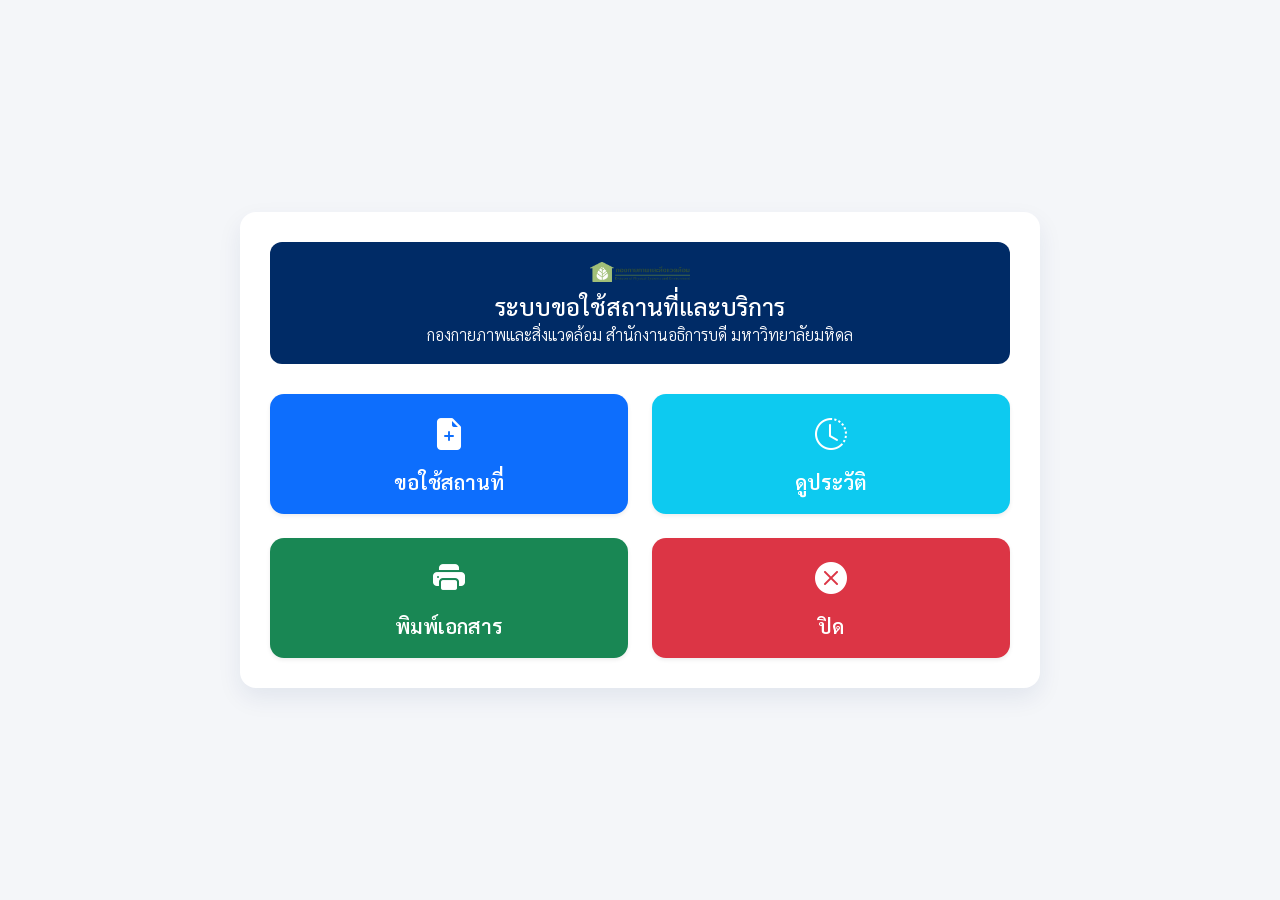
==== commit e7d86b89: "Add files via upload" ====
--- a/index.html
+++ b/index.html
@@ -3,447 +3,117 @@
 <head>
   <meta charset="UTF-8">
   <meta name="viewport" content="width=device-width, initial-scale=1.0">
-  <title>แบบฟอร์มขอใช้สถานที่และบริการ</title>
+  <title>ระบบขอใช้สถานที่และบริการ - เมนูหลัก</title>
   <link href="https://cdn.jsdelivr.net/npm/bootstrap@5.3.0/dist/css/bootstrap.min.css" rel="stylesheet">
   <link href="https://cdn.jsdelivr.net/npm/bootstrap-icons@1.11.1/font/bootstrap-icons.css" rel="stylesheet">
   <link href="https://fonts.googleapis.com/css2?family=Sarabun:wght@300;400;600&display=swap" rel="stylesheet">
-  
-  <link rel="stylesheet" href="style.css">
+  <style>
+    body {
+      font-family: 'Sarabun', sans-serif;
+      background-color: #f4f6f9;
+      min-height: 100vh;
+      display: flex;
+      align-items: center;
+      justify-content: center;
+    }
+    .menu-card {
+      background: white;
+      border-radius: 16px;
+      padding: 30px;
+      box-shadow: 0 10px 25px rgba(0, 43, 102, 0.08);
+      max-width: 800px;
+      width: 100%;
+    }
+    .header-box {
+      background-color: #002b66;
+      color: white;
+      border-radius: 12px;
+      padding: 20px;
+      margin-bottom: 30px;
+    }
+    .logo-img {
+      max-width: 100px;
+      height: auto;
+      margin-bottom: 10px;
+    }
+    .btn-menu {
+      height: 120px;
+      border-radius: 14px;
+      font-size: 1.25rem;
+      font-weight: 600;
+      display: flex;
+      flex-direction: column;
+      align-items: center;
+      justify-content: center;
+      gap: 8px;
+      transition: all 0.2s ease-in-out;
+      border: 2px solid transparent;
+      text-decoration: none;
+    }
+    .btn-menu:hover {
+      transform: translateY(-4px);
+      box-shadow: 0 8px 15px rgba(0,0,0,0.1);
+    }
+    .btn-menu i {
+      font-size: 2rem;
+    }
+  </style>
 </head>
 <body>
 
-<div class="container my-4" style="max-width: 900px;">
-  <!-- ปุ่มย้อนกลับไปหน้าเมนูหลัก -->
-  <div class="mb-3">
-    <a href="home.html" class="btn btn-outline-secondary btn-sm">
-      <i class="bi bi-arrow-left"></i> ย้อนกลับหน้าเมนูหลัก
-    </a>
-  </div>
+<div class="container my-4">
+  <div class="menu-card mx-auto">
+    <div class="header-box text-center">
+      <img src="LOGO.png" alt="Logo" class="logo-img" onerror="this.src='LOGO.jpg'">
+      <h4 class="mb-1">ระบบขอใช้สถานที่และบริการ</h4>
+      <h6 class="mb-0 fw-light">กองกายภาพและสิ่งแวดล้อม สำนักงานอธิการบดี มหาวิทยาลัยมหิดล</h6>
+    </div>
 
-  <div class="header-box text-center mb-4">
-    <img src="LOGO.png" alt="Logo" class="logo-img" onerror="this.src='LOGO.jpg'">
-    <h4 class="mb-1">แบบฟอร์มการขอใช้สถานที่และบริการ</h4>
-    <h6>กองกายภาพและสิ่งแวดล้อม สำนักงานอธิการบดี มหาวิทยาลัยมหิดล</h6>
-    <small>(สำหรับนักศึกษาและส่วนงานในมหาวิทยาลัยมหิดล)</small>
-  </div>
+    <div class="row g-4">
+      <!-- 1. ขอใช้สถานที่ -->
+      <div class="col-md-6">
+        <a href="index.html" class="btn btn-primary btn-menu w-100 shadow-sm">
+          <i class="bi bi-file-earmark-plus-fill"></i>
+          <span>ขอใช้สถานที่</span>
+        </a>
+      </div>
 
-  <form id="bookingForm" onsubmit="handleSubmit(event)">
-    
-    <!-- 1. ข้อมูลผู้ขอใช้ -->
-    <div class="card p-4 mb-4 shadow-sm">
-      <h5 class="section-title mb-3">1. ข้อมูลทั่วไปและผู้ขอใช้บริการ</h5>
-      <div class="row g-3">
-        <div class="col-md-6">
-          <label class="form-label">หน่วยงาน / คณะ / สถาบัน <span class="text-danger">*</span></label>
-          <input type="text" class="form-control" name="faculty" placeholder="เช่น สำนักงานอธิการบดี" required>
-        </div>
-        <div class="col-md-6">
-          <label class="form-label">สาขา / ชมรม</label>
-          <input type="text" class="form-control" name="department" placeholder="เช่น กองกายภาพและสิ่งแวดล้อม">
-        </div>
-        <div class="col-md-4">
-          <label class="form-label">วันที่ยื่นเรื่อง <span class="text-danger">*</span></label>
-          <input type="date" class="form-control" name="requestDate" required>
-        </div>
-        <div class="col-md-2">
-          <label class="form-label">คำนำหน้า <span class="text-danger">*</span></label>
-          <select class="form-select" name="title" required>
-            <option value="นาย">นาย</option>
-            <option value="นาง">นาง</option>
-            <option value="นางสาว">นางสาว</option>
-          </select>
-        </div>
-        <div class="col-md-6">
-          <label class="form-label">ชื่อ - สกุล ผู้ขอใช้สถานที่ <span class="text-danger">*</span></label>
-          <input type="text" class="form-control" name="requesterName" required>
-        </div>
-        <div class="col-md-6">
-          <label class="form-label">หมายเลขโทรศัพท์ <span class="text-danger">*</span></label>
-          <input type="tel" class="form-control" name="phone" placeholder="เช่น 0953696702" required>
-        </div>
-        <div class="col-md-6">
-          <label class="form-label">อีเมล <span class="text-danger">*</span></label>
-          <input type="email" class="form-control" name="email" placeholder="เช่น example@mahidol.ac.th" required>
-        </div>
+      <!-- 2. ดูประวัติ -->
+      <div class="col-md-6">
+        <button class="btn btn-info text-white btn-menu w-100 shadow-sm" onclick="alert('ระบบกำลังพัฒนามอดูลดูประวัติ')">
+          <i class="bi bi-clock-history"></i>
+          <span>ดูประวัติ</span>
+        </button>
+      </div>
+
+      <!-- 3. พิมพ์เอกสาร -->
+      <div class="col-md-6">
+        <button class="btn btn-success btn-menu w-100 shadow-sm" onclick="alert('ระบบกำลังพัฒนามอดูลพิมพ์เอกสาร')">
+          <i class="bi bi-printer-fill"></i>
+          <span>พิมพ์เอกสาร</span>
+        </button>
+      </div>
+
+      <!-- 4. ปิด -->
+      <div class="col-md-6">
+        <button class="btn btn-danger btn-menu w-100 shadow-sm" onclick="closeWindow()">
+          <i class="bi bi-x-circle-fill"></i>
+          <span>ปิด</span>
+        </button>
       </div>
     </div>
-
-    <!-- 2. ข้อมูลกิจกรรมและวันเวลา -->
-    <div class="card p-4 mb-4 shadow-sm">
-      <h5 class="section-title mb-3">2. รายละเอียดกิจกรรม</h5>
-      <div class="row g-3">
-        <div class="col-md-12">
-          <label class="form-label">เพื่อจัดกิจกรรม <span class="text-danger">*</span></label>
-          <input type="text" class="form-control" name="activityName" placeholder="ระบุชื่อกิจกรรม/โครงการ" required>
-        </div>
-        
-        <div class="col-md-6">
-          <label class="form-label">จำนวนผู้เข้าร่วม (คน) <span class="text-danger">*</span></label>
-          <input type="number" class="form-control" name="participantCount" min="1" placeholder="20" required>
-        </div>
-        <div class="col-md-6 d-flex flex-column justify-content-end">
-          <label class="form-label mb-2">การใช้เสียง <span class="text-danger">*</span></label>
-          <div class="d-flex align-items-center gap-4 pt-1">
-            <div class="form-check">
-              <input class="form-check-input" type="radio" name="soundUsage" id="sound_yes" value="ใช้เสียง" required>
-              <label class="form-check-label fw-bold text-success" for="sound_yes">ใช้เสียง</label>
-            </div>
-            <div class="form-check">
-              <input class="form-check-input" type="radio" name="soundUsage" id="sound_no" value="ไม่ใช้เสียง" required>
-              <label class="form-check-label fw-bold text-secondary" for="sound_no">ไม่ใช้เสียง</label>
-            </div>
-          </div>
-        </div>
-
-        <div class="col-md-3">
-          <label class="form-label">ตั้งแต่วันที่ <span class="text-danger">*</span></label>
-          <input type="date" class="form-control" name="startDate" required>
-        </div>
-        <div class="col-md-3">
-          <label class="form-label">เวลา <span class="text-danger">*</span></label>
-          <input type="time" class="form-control" name="startTime" required>
-        </div>
-        <div class="col-md-3">
-          <label class="form-label">ถึงวันที่ <span class="text-danger">*</span></label>
-          <input type="date" class="form-control" name="endDate" required>
-        </div>
-        <div class="col-md-3">
-          <label class="form-label">เวลา <span class="text-danger">*</span></label>
-          <input type="time" class="form-control" name="endTime" required>
-        </div>
-      </div>
-    </div>
-
-    <!-- 3. สถานที่ที่ขอใช้บริการ -->
-    <div class="card p-4 mb-4 shadow-sm">
-      <h5 class="section-title mb-3">3. สถานที่ที่ขอใช้บริการ (เลือกได้มากกว่า 1 รายการ)</h5>
-      <div class="row g-2">
-        <div class="col-md-6 mb-2">
-          <div class="form-check">
-            <input class="form-check-input loc-checkbox" type="checkbox" name="location_check" value="ทางเดิน Cover Way" id="loc_coverway" data-loc-key="coverway">
-            <label class="form-check-label" for="loc_coverway">ทางเดิน Cover Way</label>
-          </div>
-          <div id="elec_warn_coverway" class="elec-warning text-warning-emphasis bg-warning-subtle border border-warning rounded p-2 mt-1 small d-none"></div>
-        </div>
-        <div class="col-md-6 mb-2">
-          <div class="form-check">
-            <input class="form-check-input loc-checkbox" type="checkbox" name="location_check" value="ลานมหิดล (มี sprinkler)" id="loc_mahidol" data-loc-key="mahidol">
-            <label class="form-check-label" for="loc_mahidol">ลานมหิดล (มี sprinkler)</label>
-          </div>
-          <div id="elec_warn_mahidol" class="elec-warning text-warning-emphasis bg-warning-subtle border border-warning rounded p-2 mt-1 small d-none"></div>
-        </div>
-        <div class="col-md-6 mb-2">
-          <div class="form-check">
-            <input class="form-check-input loc-checkbox" type="checkbox" name="location_check" value="สนามหญ้าด้านหน้าหอสมุดและคลังความรู้" id="loc_library" data-loc-key="library">
-            <label class="form-check-label" for="loc_library">สนามหญ้าด้านหน้าหอสมุดและคลังความรู้</label>
-          </div>
-          <div id="elec_warn_library" class="elec-warning text-warning-emphasis bg-warning-subtle border border-warning rounded p-2 mt-1 small d-none"></div>
-        </div>
-        <div class="col-md-6 mb-2">
-          <div class="form-check">
-            <input class="form-check-input loc-checkbox" type="checkbox" name="location_check" value="ศาลาแปดเหลี่ยมด้านข้างหอสมุด" id="loc_octagonsala" data-loc-key="octagonsala">
-            <label class="form-check-label" for="loc_octagonsala">ศาลาแปดเหลี่ยมด้านข้างหอสมุด</label>
-          </div>
-          <div id="elec_warn_octagonsala" class="elec-warning text-warning-emphasis bg-warning-subtle border border-warning rounded p-2 mt-1 small d-none"></div>
-        </div>
-        <div class="col-md-6 mb-2">
-          <div class="form-check">
-            <input class="form-check-input loc-checkbox" type="checkbox" name="location_check" value="สนามหญ้าฝั่งตรงข้ามอาคารคณะกายภาพบำบัด (ลานเป็ดขาว)" id="loc_white_duck" data-loc-key="white_duck">
-            <label class="form-check-label" for="loc_white_duck">สนามหญ้าฝั่งตรงข้ามอาคารคณะกายภาพบำบัด (ลานเป็ดขาว)</label>
-          </div>
-          <div id="elec_warn_white_duck" class="elec-warning text-warning-emphasis bg-warning-subtle border border-warning rounded p-2 mt-1 small d-none"></div>
-        </div>
-        <div class="col-md-6 mb-2">
-          <div class="form-check">
-            <input class="form-check-input loc-checkbox" type="checkbox" name="location_check" value="สนามหญ้าข้างสำนักงานอธิการบดี (ติด MUIC)" id="loc_muic" data-loc-key="muic">
-            <label class="form-check-label" for="loc_muic">สนามหญ้าข้างสำนักงานอธิการบดี (ติด MUIC)</label>
-          </div>
-          <div id="elec_warn_muic" class="elec-warning text-warning-emphasis bg-warning-subtle border border-warning rounded p-2 mt-1 small d-none"></div>
-        </div>
-        <div class="col-md-6 mb-2">
-          <div class="form-check">
-            <input class="form-check-input loc-checkbox" type="checkbox" name="location_check" value="ถนนคนเดิน สาย เอ (วิทยาลัยนานาชาติ ถึง คณะวิศวกรรมศาสตร์)" id="loc_walk_a" data-loc-key="walk_a">
-            <label class="form-check-label" for="loc_walk_a">ถนนคนเดิน สาย เอ (วิทยาลัยนานาชาติ ถึง คณะวิศวกรรมศาสตร์)</label>
-          </div>
-          <div id="elec_warn_walk_a" class="elec-warning text-warning-emphasis bg-warning-subtle border border-warning rounded p-2 mt-1 small d-none"></div>
-        </div>
-        <div class="col-md-6 mb-2">
-          <div class="form-check">
-            <input class="form-check-input loc-checkbox" type="checkbox" name="location_check" value="ถนนคนเดิน สาย บี (คณะวิศวกรรมศาสตร์ ถึง วิทยาลัยวิทย์ฯ การกีฬา)" id="loc_walk_b" data-loc-key="walk_b">
-            <label class="form-check-label" for="loc_walk_b">ถนนคนเดิน สาย บี (คณะวิศวกรรมศาสตร์ ถึง วิทยาลัยวิทย์ฯ การกีฬา)</label>
-          </div>
-          <div id="elec_warn_walk_b" class="elec-warning text-warning-emphasis bg-warning-subtle border border-warning rounded p-2 mt-1 small d-none"></div>
-        </div>
-        <div class="col-md-6 mb-2">
-          <div class="form-check">
-            <input class="form-check-input loc-checkbox" type="checkbox" name="location_check" value="ถนนคนเดิน สาย ซี (สถาบันพัฒนาสุขภาพอาเซียน ถึง สวนเจ้าฟ้า)" id="loc_walk_c" data-loc-key="walk_c">
-            <label class="form-check-label" for="loc_walk_c">ถนนคนเดิน สาย ซี (สถาบันพัฒนาสุขภาพอาเซียน ถึง สวนเจ้าฟ้า)</label>
-          </div>
-          <div id="elec_warn_walk_c" class="elec-warning text-warning-emphasis bg-warning-subtle border border-warning rounded p-2 mt-1 small d-none"></div>
-        </div>
-        <div class="col-md-6 mb-2">
-          <div class="form-check">
-            <input class="form-check-input loc-checkbox" type="checkbox" name="location_check" value="ถนนคนเดิน สาย ดี (วิทยาลัยวิทย์ฯ ถึง หน้าหอพัก 9)" id="loc_walk_d" data-loc-key="walk_d">
-            <label class="form-check-label" for="loc_walk_d">ถนนคนเดิน สาย ดี (วิทยาลัยวิทย์ฯ ถึง หน้าหอพัก 9)</label>
-          </div>
-          <div id="elec_warn_walk_d" class="elec-warning text-warning-emphasis bg-warning-subtle border border-warning rounded p-2 mt-1 small d-none"></div>
-        </div>
-        <div class="col-md-6 mb-2">
-          <div class="form-check">
-            <input class="form-check-input loc-checkbox" type="checkbox" name="location_check" value="สนามหญ้าด้านหน้ากองกายภาพและสิ่งแวดล้อม" id="loc_phys_office" data-loc-key="phys_office">
-            <label class="form-check-label" for="loc_phys_office">สนามหญ้าด้านหน้ากองกายภาพและสิ่งแวดล้อม</label>
-          </div>
-          <div id="elec_warn_phys_office" class="elec-warning text-warning-emphasis bg-warning-subtle border border-warning rounded p-2 mt-1 small d-none"></div>
-        </div>
-        <div class="col-md-6 mb-2">
-          <div class="form-check">
-            <input class="form-check-input loc-checkbox" type="checkbox" name="location_check" value="แหล่งนันทนาการทางน้ำ (ด้านหลังสนามฟุตบอลใหญ่)" id="loc_water_rec" data-loc-key="water_rec">
-            <label class="form-check-label" for="loc_water_rec">แหล่งนันทนาการทางน้ำ (ด้านหลังสนามฟุตบอลใหญ่)</label>
-          </div>
-          <div id="elec_warn_water_rec" class="elec-warning text-warning-emphasis bg-warning-subtle border border-warning rounded p-2 mt-1 small d-none"></div>
-        </div>
-        <div class="col-md-6 mb-2">
-          <div class="form-check">
-            <input class="form-check-input loc-checkbox" type="checkbox" name="location_check" value="สนามหญ้าบริเวณโดยรอบอาคารอเนกประสงค์" id="loc_multi_purpose" data-loc-key="multi_purpose">
-            <label class="form-check-label" for="loc_multi_purpose">สนามหญ้าบริเวณโดยรอบอาคารอเนกประสงค์</label>
-          </div>
-          <div id="elec_warn_multi_purpose" class="elec-warning text-warning-emphasis bg-warning-subtle border border-warning rounded p-2 mt-1 small d-none"></div>
-        </div>
-      </div>
-    </div>
-
-    <!-- 4. รายการขอรับบริการเพิ่มเติม -->
-    <div class="card p-4 mb-4 shadow-sm">
-      <h5 class="section-title mb-3">4. รายการขอรับบริการเพิ่มเติม (ระบุจำนวน)</h5>
-      
-      <!-- วัสดุ อุปกรณ์ -->
-      <h6 class="fw-bold text-primary mt-2">วัสดุ อุปกรณ์</h6>
-      <div class="row g-3 mb-3">
-        <div class="col-md-6">
-          <div class="form-check mb-1">
-            <input type="checkbox" id="eq_stage" class="form-check-input">
-            <label for="eq_stage" class="form-check-label">เวที</label>
-          </div>
-          <input type="text" id="qty_stage" class="form-control form-control-sm" placeholder="ขนาด เช่น 3x4 เมตร" disabled>
-        </div>
-        <div class="col-md-6">
-          <div class="form-check mb-1">
-            <input type="checkbox" id="eq_table" class="form-check-input">
-            <label for="eq_table" class="form-check-label">โต๊ะ (ไม่เกิน 50 ตัว)</label>
-          </div>
-          <input type="number" id="qty_table" class="form-control form-control-sm" max="50" placeholder="ระบุจำนวน (ตัว)" disabled>
-        </div>
-        <div class="col-md-6">
-          <div class="form-check mb-1">
-            <input type="checkbox" id="eq_chair" class="form-check-input">
-            <label for="eq_chair" class="form-check-label">เก้าอี้ (ไม่เกิน 250 ตัว)</label>
-          </div>
-          <input type="number" id="qty_chair" class="form-control form-control-sm" max="250" placeholder="ระบุจำนวน (ตัว)" disabled>
-        </div>
-        <div class="col-md-6">
-          <div class="form-check mb-1">
-            <input type="checkbox" id="eq_bin" class="form-check-input">
-            <label for="eq_bin" class="form-check-label">ถังขยะ (ไม่เกิน 20 ใบ)</label>
-          </div>
-          <input type="number" id="qty_bin" class="form-control form-control-sm" max="20" placeholder="ระบุจำนวน (ใบ)" disabled>
-        </div>
-        <div class="col-md-6">
-          <div class="form-check mb-1">
-            <input type="checkbox" id="eq_cooler" class="form-check-input">
-            <label for="eq_cooler" class="form-check-label">คูลเลอร์ใส่น้ำ (ไม่เกิน 3 ใบ)</label>
-          </div>
-          <input type="number" id="qty_cooler" class="form-control form-control-sm" max="3" placeholder="ระบุจำนวน (ใบ)" disabled>
-        </div>
-        <div class="col-md-6">
-          <div class="form-check mb-1">
-            <input type="checkbox" id="eq_fan" class="form-check-input">
-            <label for="eq_fan" class="form-check-label">พัดลม (ไม่เกิน 5 ตัว)</label>
-          </div>
-          <input type="number" id="qty_fan" class="form-control form-control-sm" max="5" placeholder="ระบุจำนวน (ตัว)" disabled>
-        </div>
-      </div>
-
-      <!-- งานสาธารณูปโภคและระบบอาคาร -->
-      <h6 class="fw-bold text-primary mt-3">งานสาธารณูปโภคและระบบอาคาร</h6>
-      <div class="row g-2 mb-3">
-        <div class="col-md-6">
-          <div class="form-check">
-            <input type="checkbox" id="eq_elec" class="form-check-input">
-            <label for="eq_elec" class="form-check-label">อำนวยความสะดวกงานไฟฟ้า</label>
-          </div>
-        </div>
-        <div class="col-md-6">
-          <div class="form-check">
-            <input type="checkbox" id="eq_water" class="form-check-input">
-            <label for="eq_water" class="form-check-label">อำนวยความสะดวกงานประปา</label>
-          </div>
-        </div>
-      </div>
-
-      <!-- งานจราจรและความปลอดภัย -->
-      <h6 class="fw-bold text-primary mt-3">งานจราจรและความปลอดภัย</h6>
-      <div class="row g-3 mb-3">
-        <div class="col-md-6">
-          <div class="form-check">
-            <input type="checkbox" id="sec_p1" class="form-check-input">
-            <label for="sec_p1" class="form-check-label">ลานจอดรถชั่วคราว 1 (Parking 1)</label>
-          </div>
-        </div>
-        <div class="col-md-6">
-          <div class="form-check">
-            <input type="checkbox" id="sec_p3" class="form-check-input">
-            <label for="sec_p3" class="form-check-label">ลานจอดรถชั่วคราว 3 (Parking 3)</label>
-          </div>
-        </div>
-        <div class="col-md-6">
-          <div class="form-check mb-1">
-            <input type="checkbox" id="sec_guard" class="form-check-input">
-            <label for="sec_guard" class="form-check-label">เจ้าหน้าที่ รปภ.</label>
-          </div>
-          <input type="number" id="qty_guard" class="form-control form-control-sm" placeholder="ระบุจำนวน (นาย)" disabled>
-        </div>
-        <div class="col-md-6">
-          <div class="form-check mb-1">
-            <input type="checkbox" id="sec_tram" class="form-check-input">
-            <label for="sec_tram" class="form-check-label">รถราง</label>
-          </div>
-          <input type="number" id="qty_tram" class="form-control form-control-sm" placeholder="ระบุจำนวน (คัน)" disabled>
-        </div>
-        <div class="col-md-6">
-          <div class="form-check mb-1">
-            <input type="checkbox" id="sec_fence" class="form-check-input">
-            <label for="sec_fence" class="form-check-label">แผงกั้นจราจร (ไม่เกิน 100 แผง)</label>
-          </div>
-          <input type="number" id="qty_fence" class="form-control form-control-sm" max="100" placeholder="ระบุจำนวน (แผง)" disabled>
-        </div>
-        <div class="col-md-6">
-          <div class="form-check mb-1">
-            <input type="checkbox" id="sec_cone" class="form-check-input">
-            <label for="sec_cone" class="form-check-label">กรวยยางจราจร (ไม่เกิน 20 อัน)</label>
-          </div>
-          <input type="number" id="qty_cone" class="form-control form-control-sm" max="20" placeholder="ระบุจำนวน (อัน)" disabled>
-        </div>
-        <div class="col-md-6">
-          <div class="form-check mb-1">
-            <input type="checkbox" id="sec_megaphone" class="form-check-input">
-            <label for="sec_megaphone" class="form-check-label">โทรโข่ง (ไม่เกิน 3 ตัว)</label>
-          </div>
-          <input type="number" id="qty_megaphone" class="form-control form-control-sm" max="3" placeholder="ระบุจำนวน (ตัว)" disabled>
-        </div>
-        <div class="col-md-6">
-          <div class="form-check mb-1">
-            <input type="checkbox" id="sec_other" class="form-check-input">
-            <label for="sec_other" class="form-check-label">อื่น ๆ (งานจราจร)</label>
-          </div>
-          <input type="text" id="detail_sec_other" class="form-control form-control-sm" placeholder="ระบุรายละเอียดเพิ่มเติม" disabled>
-        </div>
-      </div>
-
-      <!-- ยานพาหนะ -->
-      <h6 class="fw-bold text-primary mt-3">ยานพาหนะ (เฉพาะภายในมหาวิทยาลัยมหิดล ศาลายา)</h6>
-      <div class="row g-3 mb-3">
-        <div class="col-md-6">
-          <div class="form-check mb-1">
-            <input type="checkbox" id="veh_small" class="form-check-input">
-            <label for="veh_small" class="form-check-label">รถกระบะบรรทุกเล็ก (ลค 5556)</label>
-          </div>
-          <input type="text" id="reason_veh_small" class="form-control form-control-sm" placeholder="ระบุวัตถุประสงค์การใช้งาน" disabled>
-        </div>
-        <div class="col-md-6">
-          <div class="form-check mb-1">
-            <input type="checkbox" id="veh_large" class="form-check-input">
-            <label for="veh_large" class="form-check-label">รถกระบะบรรทุกใหญ่ (98-5575)</label>
-          </div>
-          <input type="text" id="reason_veh_large" class="form-control form-control-sm" placeholder="ระบุวัตถุประสงค์การใช้งาน" disabled>
-        </div>
-      </div>
-
-      <!-- ต้นไม้ประดับ -->
-      <h6 class="fw-bold text-primary mt-3">ต้นไม้เพื่อประดับตกแต่งสถานที่</h6>
-      <div class="row g-3">
-        <div class="col-md-6">
-          <div class="form-check mb-1"><input type="checkbox" id="p_mok" class="form-check-input"><label for="p_mok" class="form-check-label">ต้นโมกข์ (&lt;=50)</label></div>
-          <input type="number" id="qty_p_mok" class="form-control form-control-sm" max="50" placeholder="ระบุจำนวน (กระถาง)" disabled>
-        </div>
-        <div class="col-md-6">
-          <div class="form-check mb-1"><input type="checkbox" id="p_thian" class="form-check-input"><label for="p_thian" class="form-check-label">ต้นเทียนทอง (&lt;=50)</label></div>
-          <input type="number" id="qty_p_thian" class="form-control form-control-sm" max="50" placeholder="ระบุจำนวน (กระถาง)" disabled>
-        </div>
-        <div class="col-md-6">
-          <div class="form-check mb-1"><input type="checkbox" id="p_saow" class="form-check-input"><label for="p_saow" class="form-check-label">ต้นสาวน้อยประแป้ง (&lt;=50)</label></div>
-          <input type="number" id="qty_p_saow" class="form-control form-control-sm" max="50" placeholder="ระบุจำนวน (กระถาง)" disabled>
-        </div>
-        <div class="col-md-6">
-          <div class="form-check mb-1"><input type="checkbox" id="p_fueng" class="form-check-input"><label for="p_fueng" class="form-check-label">ต้นเฟื่องฟ้า (&lt;=50)</label></div>
-          <input type="number" id="qty_p_fueng" class="form-control form-control-sm" max="50" placeholder="ระบุจำนวน (กระถาง)" disabled>
-        </div>
-        <div class="col-md-6">
-          <div class="form-check mb-1"><input type="checkbox" id="p_mak" class="form-check-input"><label for="p_mak" class="form-check-label">ต้นหมากเหลือง (&lt;=50)</label></div>
-          <input type="number" id="qty_p_mak" class="form-control form-control-sm" max="50" placeholder="ระบุจำนวน (กระถาง)" disabled>
-        </div>
-        <div class="col-md-6">
-          <div class="form-check mb-1"><input type="checkbox" id="p_jung" class="form-check-input"><label for="p_jung" class="form-check-label">ต้นจั๋ง (&lt;=10)</label></div>
-          <input type="number" id="qty_p_jung" class="form-control form-control-sm" max="10" placeholder="ระบุจำนวน (กระถาง)" disabled>
-        </div>
-        <div class="col-md-6">
-          <div class="form-check mb-1"><input type="checkbox" id="p_jun" class="form-check-input"><label for="p_jun" class="form-check-label">ต้นจันทร์ผา (&lt;=8)</label></div>
-          <input type="number" id="qty_p_jun" class="form-control form-control-sm" max="8" placeholder="ระบุจำนวน (กระถาง)" disabled>
-        </div>
-        <div class="col-md-6">
-          <div class="form-check mb-1"><input type="checkbox" id="p_vasana" class="form-check-input"><label for="p_vasana" class="form-check-label">ต้นวาสนา (&lt;=10)</label></div>
-          <input type="number" id="qty_p_vasana" class="form-control form-control-sm" max="10" placeholder="ระบุจำนวน (กระถาง)" disabled>
-        </div>
-        <div class="col-md-6">
-          <div class="form-check mb-1"><input type="checkbox" id="p_pilo" class="form-check-input"><label for="p_pilo" class="form-check-label">ต้นพิโลทอง (&lt;=30)</label></div>
-          <input type="number" id="qty_p_pilo" class="form-control form-control-sm" max="30" placeholder="ระบุจำนวน (กระถาง)" disabled>
-        </div>
-        <div class="col-md-6">
-          <div class="form-check mb-1"><input type="checkbox" id="p_cha" class="form-check-input"><label for="p_cha" class="form-check-label">ต้นชาฮกเกี้ยน (&lt;=20)</label></div>
-          <input type="number" id="qty_p_cha" class="form-control form-control-sm" max="20" placeholder="ระบุจำนวน (กระถาง)" disabled>
-        </div>
-        <div class="col-md-6">
-          <div class="form-check mb-1"><input type="checkbox" id="p_cloth" class="form-check-input"><label for="p_cloth" class="form-check-label">ผ้าปิดกระถางต้นไม้ (ผ้ามันสีน้ำเงิน)</label></div>
-          <input type="number" id="qty_p_cloth" class="form-control form-control-sm" placeholder="ระบุจำนวน (ผืน)" disabled>
-        </div>
-        <div class="col-md-6">
-          <div class="form-check mb-1"><input type="checkbox" id="p_other" class="form-check-input"><label for="p_other" class="form-check-label">อื่น ๆ (ต้นไม้ประดับ)</label></div>
-          <input type="text" id="detail_p_other" class="form-control form-control-sm" placeholder="ระบุรายละเอียดเพิ่มเติม" disabled>
-        </div>
-      </div>
-    </div>
-
-    <!-- 5. ผู้ให้การรับรอง -->
-    <div class="card p-4 mb-4 shadow-sm">
-      <h5 class="section-title mb-3">5. ผู้ให้การรับรอง</h5>
-      <p class="text-muted small mb-3">ข้าพเจ้าขอรับรองการขอใช้สถานที่ / วัสดุ อุปกรณ์ / ต้นไม้ / ยานพาหนะ และร่วมดูแลความเรียบร้อยตลอดการจัดงาน หากเกิดความเสียหายใด ๆ ต่อสถานที่ หรือละเลยการดูแลความสะอาด ข้าพเจ้าจะเป็นผู้รับผิดชอบชดใช้ค่าเสียหายที่เกิดขึ้นจริง</p>
-      <div class="row g-3">
-        <div class="col-md-6">
-          <label class="form-label">ชื่อ-สกุล ผู้ให้การรับรอง <span class="text-danger">*</span></label>
-          <input type="text" class="form-control" name="approverName" placeholder="เช่น นายสมชาย ใจดี" required>
-        </div>
-        <div class="col-md-6">
-          <label class="form-label">ตำแหน่ง <span class="text-danger">*</span></label>
-          <input type="text" class="form-control" name="approverPosition" placeholder="เช่น หัวหน้างาน..." required>
-        </div>
-      </div>
-    </div>
-
-    <!-- ข้อตกลงและหมายเหตุ -->
-    <div class="alert alert-warning mb-4 small">
-      <strong>หมายเหตุ:</strong><br>
-      1. กรณีเกิดความเสียหาย ผู้จัดกิจกรรมต้องรับผิดชอบชำระค่าเสียหายหรือซ่อมแซมให้อยู่ในสภาพเดิม<br>
-      2. กรณีขอความอนุเคราะห์เจ้าหน้าที่ดูแลความเรียบร้อยเกินเวลาราชการ จะต้องมีค่าตอบแทนตามระเบียบมหาวิทยาลัย
-    </div>
-
-    <!-- Submit Button -->
-    <div class="text-center mb-5">
-      <button type="submit" id="submitBtn" class="btn btn-primary btn-lg px-5">ส่งแบบฟอร์มขอใช้บริการ</button>
-    </div>
-  </form>
+  </div>
 </div>
 
-<script src="https://cdn.jsdelivr.net/npm/bootstrap@5.3.0/dist/js/bootstrap.bundle.min.js"></script>
-<script src="config.js"></script>
-<script src="script.js"></script>
+<script>
+  function closeWindow() {
+    if (confirm('คุณต้องการออกจากหน้าเว็บใช่หรือไม่?')) {
+      window.close();
+      setTimeout(function() {
+        alert('กรุณาปิดหน้าต่างเบราว์เซอร์นี้ด้วยตนเอง');
+      }, 300);
+    }
+  }
+</script>
 </body>
 </html>
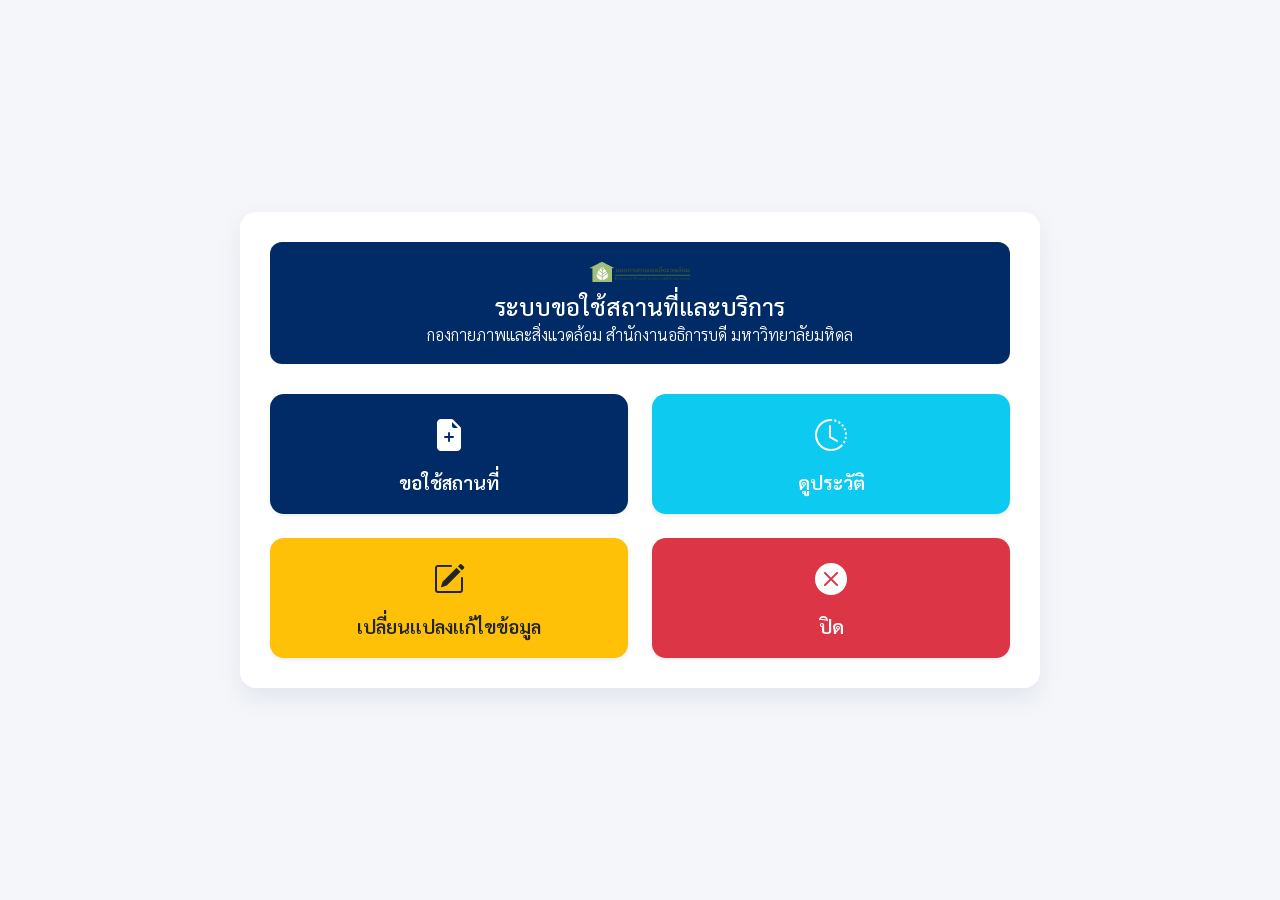
==== commit ff018f20: "Add files via upload" ====
--- a/index.html
+++ b/index.html
@@ -7,6 +7,7 @@
   <link href="https://cdn.jsdelivr.net/npm/bootstrap@5.3.0/dist/css/bootstrap.min.css" rel="stylesheet">
   <link href="https://cdn.jsdelivr.net/npm/bootstrap-icons@1.11.1/font/bootstrap-icons.css" rel="stylesheet">
   <link href="https://fonts.googleapis.com/css2?family=Sarabun:wght@300;400;600&display=swap" rel="stylesheet">
+  <link rel="stylesheet" href="style.css">
   <style>
     body {
       font-family: 'Sarabun', sans-serif;
@@ -39,7 +40,7 @@
     .btn-menu {
       height: 120px;
       border-radius: 14px;
-      font-size: 1.25rem;
+      font-size: 1.2rem;
       font-weight: 600;
       display: flex;
       flex-direction: column;
@@ -49,6 +50,7 @@
       transition: all 0.2s ease-in-out;
       border: 2px solid transparent;
       text-decoration: none;
+      cursor: pointer;
     }
     .btn-menu:hover {
       transform: translateY(-4px);
@@ -72,7 +74,7 @@
     <div class="row g-4">
       <!-- 1. ขอใช้สถานที่ -->
       <div class="col-md-6">
-        <a href="index.html" class="btn btn-primary btn-menu w-100 shadow-sm">
+        <a href="./form.html" class="btn btn-primary btn-menu w-100 shadow-sm">
           <i class="bi bi-file-earmark-plus-fill"></i>
           <span>ขอใช้สถานที่</span>
         </a>
@@ -80,23 +82,23 @@
 
       <!-- 2. ดูประวัติ -->
       <div class="col-md-6">
-        <button class="btn btn-info text-white btn-menu w-100 shadow-sm" onclick="alert('ระบบกำลังพัฒนามอดูลดูประวัติ')">
+        <a href="./history.html" class="btn btn-info text-white btn-menu w-100 shadow-sm">
           <i class="bi bi-clock-history"></i>
           <span>ดูประวัติ</span>
-        </button>
+        </a>
       </div>
 
-      <!-- 3. พิมพ์เอกสาร -->
+      <!-- 3. เปลี่ยนแปลงแก้ไขข้อมูล -->
       <div class="col-md-6">
-        <button class="btn btn-success btn-menu w-100 shadow-sm" onclick="alert('ระบบกำลังพัฒนามอดูลพิมพ์เอกสาร')">
-          <i class="bi bi-printer-fill"></i>
-          <span>พิมพ์เอกสาร</span>
-        </button>
+        <a href="./edit.html" class="btn btn-warning text-dark btn-menu w-100 shadow-sm">
+          <i class="bi bi-pencil-square"></i>
+          <span>เปลี่ยนแปลงแก้ไขข้อมูล</span>
+        </a>
       </div>
 
       <!-- 4. ปิด -->
       <div class="col-md-6">
-        <button class="btn btn-danger btn-menu w-100 shadow-sm" onclick="closeWindow()">
+        <button type="button" class="btn btn-danger btn-menu w-100 shadow-sm" onclick="closeWindow()">
           <i class="bi bi-x-circle-fill"></i>
           <span>ปิด</span>
         </button>
--- a/style.css
+++ b/style.css
@@ -0,0 +1,39 @@
+body {
+  font-family: 'Sarabun', sans-serif;
+  background-color: #f4f6f9;
+}
+
+.header-box {
+  background-color: #002b66;
+  color: white;
+  border-radius: 12px;
+  padding: 20px;
+}
+
+.logo-img {
+  max-width: 100px;
+  height: auto;
+  margin-bottom: 10px;
+}
+
+.section-title {
+  color: #002b66;
+  font-weight: 600;
+  border-bottom: 2px solid #002b66;
+  padding-bottom: 8px;
+}
+
+.card {
+  border-radius: 12px;
+  border: none;
+}
+
+.btn-primary {
+  background-color: #002b66;
+  border-color: #002b66;
+}
+
+.btn-primary:hover {
+  background-color: #001f4d;
+  border-color: #001f4d;
+}
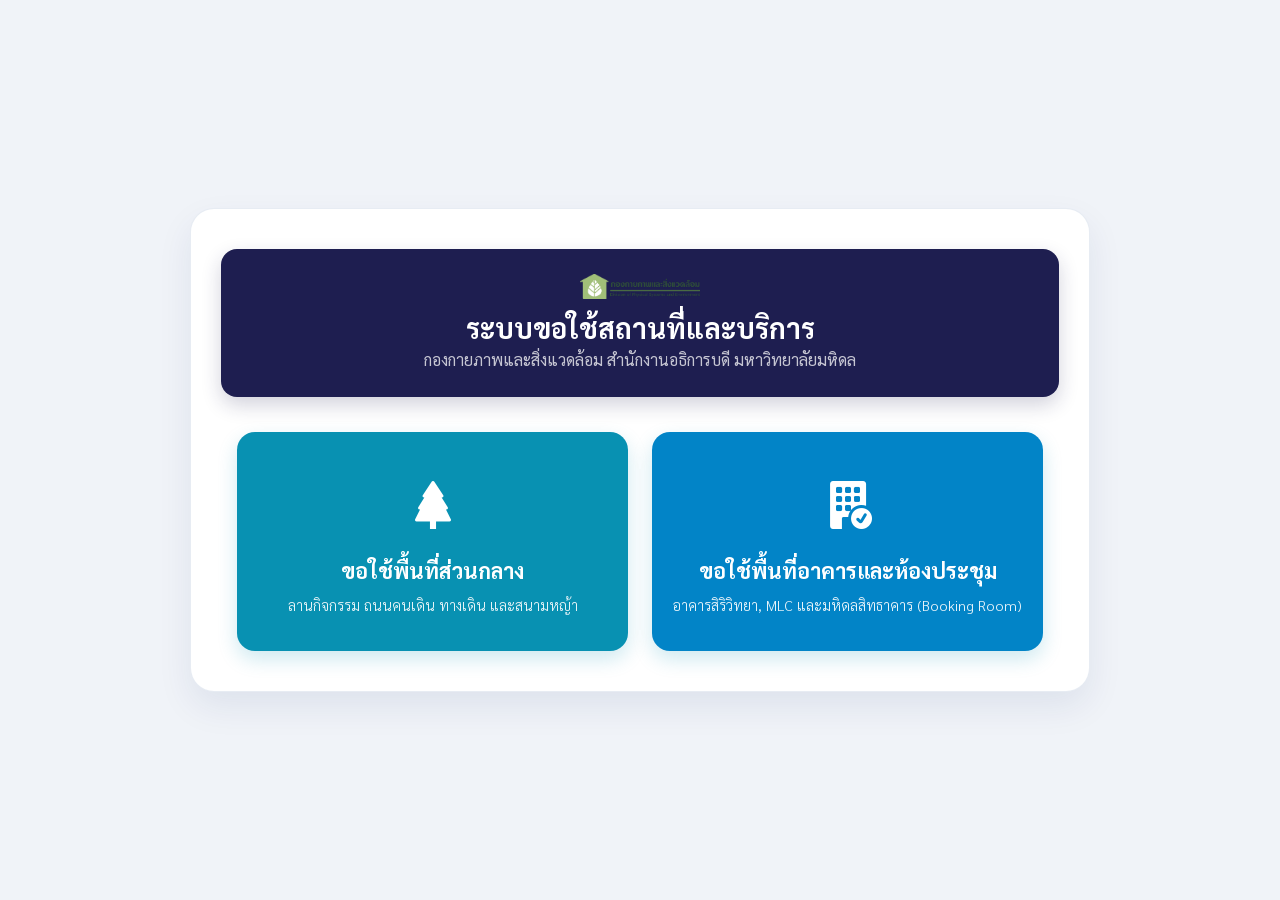
==== commit 0dc244be: "Add files via upload" ====
--- a/index.html
+++ b/index.html
@@ -3,119 +3,114 @@
 <head>
   <meta charset="UTF-8">
   <meta name="viewport" content="width=device-width, initial-scale=1.0">
-  <title>ระบบขอใช้สถานที่และบริการ - เมนูหลัก</title>
+  <title>ระบบขอใช้สถานที่และบริการ - กองกายภาพและสิ่งแวดล้อม</title>
   <link href="https://cdn.jsdelivr.net/npm/bootstrap@5.3.0/dist/css/bootstrap.min.css" rel="stylesheet">
   <link href="https://cdn.jsdelivr.net/npm/bootstrap-icons@1.11.1/font/bootstrap-icons.css" rel="stylesheet">
-  <link href="https://fonts.googleapis.com/css2?family=Sarabun:wght@300;400;600&display=swap" rel="stylesheet">
-  <link rel="stylesheet" href="style.css">
+  <link href="https://fonts.googleapis.com/css2?family=Sarabun:wght@300;400;600;700&display=swap" rel="stylesheet">
+
   <style>
     body {
       font-family: 'Sarabun', sans-serif;
-      background-color: #f4f6f9;
+      background-color: #f0f3f8;
       min-height: 100vh;
       display: flex;
       align-items: center;
       justify-content: center;
+      padding: 20px 0;
     }
-    .menu-card {
+    .portal-card {
       background: white;
+      border-radius: 24px;
+      padding: 40px 30px;
+      box-shadow: 0 15px 35px rgba(0, 43, 102, 0.08);
+      max-width: 900px;
+      width: 100%;
+      border: 1px solid rgba(226, 232, 240, 0.8);
+    }
+    .main-header-box {
+      background: #1e1e50;
+      color: white;
       border-radius: 16px;
-      padding: 30px;
-      box-shadow: 0 10px 25px rgba(0, 43, 102, 0.08);
-      max-width: 800px;
-      width: 100%;
+      padding: 25px 20px;
+      margin-bottom: 35px;
+      box-shadow: 0 8px 20px rgba(30, 30, 80, 0.2);
     }
-    .header-box {
-      background-color: #002b66;
+    .logo-img { max-width: 120px; height: auto; margin-bottom: 12px; }
+    
+    .service-btn-card {
+      background: #0891b2;
       color: white;
-      border-radius: 12px;
-      padding: 20px;
-      margin-bottom: 30px;
+      border-radius: 18px;
+      padding: 35px 20px;
+      text-align: center;
+      text-decoration: none;
+      display: block;
+      transition: all 0.3s ease;
+      box-shadow: 0 8px 20px rgba(8, 145, 178, 0.2);
+      height: 100%;
+      border: none;
     }
-    .logo-img {
-      max-width: 100px;
-      height: auto;
-      margin-bottom: 10px;
+    .service-btn-card:hover {
+      background: #0e7490;
+      color: white;
+      transform: translateY(-5px);
+      box-shadow: 0 12px 25px rgba(8, 145, 178, 0.35);
     }
-    .btn-menu {
-      height: 120px;
-      border-radius: 14px;
-      font-size: 1.2rem;
-      font-weight: 600;
-      display: flex;
-      flex-direction: column;
-      align-items: center;
-      justify-content: center;
-      gap: 8px;
-      transition: all 0.2s ease-in-out;
-      border: 2px solid transparent;
-      text-decoration: none;
-      cursor: pointer;
+    .service-icon {
+      font-size: 3rem;
+      margin-bottom: 15px;
+      display: block;
     }
-    .btn-menu:hover {
-      transform: translateY(-4px);
-      box-shadow: 0 8px 15px rgba(0,0,0,0.1);
+    .service-title {
+      font-size: 1.35rem;
+      font-weight: 700;
+      margin-bottom: 8px;
     }
-    .btn-menu i {
-      font-size: 2rem;
+    .service-desc {
+      font-size: 0.9rem;
+      opacity: 0.9;
+      font-weight: 300;
     }
   </style>
 </head>
 <body>
 
-<div class="container my-4">
-  <div class="menu-card mx-auto">
-    <div class="header-box text-center">
+<div class="container d-flex justify-content-center">
+  <div class="portal-card text-center">
+    
+    <!-- Header Banner -->
+    <div class="main-header-box">
       <img src="LOGO.png" alt="Logo" class="logo-img" onerror="this.src='LOGO.jpg'">
-      <h4 class="mb-1">ระบบขอใช้สถานที่และบริการ</h4>
-      <h6 class="mb-0 fw-light">กองกายภาพและสิ่งแวดล้อม สำนักงานอธิการบดี มหาวิทยาลัยมหิดล</h6>
+      <h3 class="fw-bold mb-1">ระบบขอใช้สถานที่และบริการ</h3>
+      <p class="mb-0 opacity-75 fs-6">กองกายภาพและสิ่งแวดล้อม สำนักงานอธิการบดี มหาวิทยาลัยมหิดล</p>
     </div>
 
-    <div class="row g-4">
-      <!-- 1. ขอใช้สถานที่ -->
+    <!-- Main Choice Cards (อ้างอิงตามผังของคุณ) -->
+    <div class="row g-4 justify-content-center px-md-3">
+      
+      <!-- ตัวเลือกที่ 1: ขอใช้พื้นที่ส่วนกลาง -->
       <div class="col-md-6">
-        <a href="./form.html" class="btn btn-primary btn-menu w-100 shadow-sm">
-          <i class="bi bi-file-earmark-plus-fill"></i>
-          <span>ขอใช้สถานที่</span>
+        <a href="menu-common.html" class="service-btn-card">
+          <i class="bi bi-tree-fill service-icon"></i>
+          <div class="service-title">ขอใช้พื้นที่ส่วนกลาง</div>
+          <div class="service-desc">ลานกิจกรรม ถนนคนเดิน ทางเดิน และสนามหญ้า</div>
         </a>
       </div>
 
-      <!-- 2. ดูประวัติ -->
+      <!-- ตัวเลือกที่ 2: ขอใช้พื้นที่อาคารและห้องประชุม -->
       <div class="col-md-6">
-        <a href="./history.html" class="btn btn-info text-white btn-menu w-100 shadow-sm">
-          <i class="bi bi-clock-history"></i>
-          <span>ดูประวัติ</span>
+        <a href="menu-room.html" class="service-btn-card" style="background: #0284c7;">
+          <i class="bi bi-building-fill-check service-icon"></i>
+          <div class="service-title">ขอใช้พื้นที่อาคารและห้องประชุม</div>
+          <div class="service-desc">อาคารสิริวิทยา, MLC และมหิดลสิทธาคาร (Booking Room)</div>
         </a>
       </div>
 
-      <!-- 3. เปลี่ยนแปลงแก้ไขข้อมูล -->
-      <div class="col-md-6">
-        <a href="./edit.html" class="btn btn-warning text-dark btn-menu w-100 shadow-sm">
-          <i class="bi bi-pencil-square"></i>
-          <span>เปลี่ยนแปลงแก้ไขข้อมูล</span>
-        </a>
-      </div>
+    </div>
 
-      <!-- 4. ปิด -->
-      <div class="col-md-6">
-        <button type="button" class="btn btn-danger btn-menu w-100 shadow-sm" onclick="closeWindow()">
-          <i class="bi bi-x-circle-fill"></i>
-          <span>ปิด</span>
-        </button>
-      </div>
-    </div>
   </div>
 </div>
 
-<script>
-  function closeWindow() {
-    if (confirm('คุณต้องการออกจากหน้าเว็บใช่หรือไม่?')) {
-      window.close();
-      setTimeout(function() {
-        alert('กรุณาปิดหน้าต่างเบราว์เซอร์นี้ด้วยตนเอง');
-      }, 300);
-    }
-  }
-</script>
+<script src="https://cdn.jsdelivr.net/npm/bootstrap@5.3.0/dist/js/bootstrap.bundle.min.js"></script>
 </body>
 </html>
